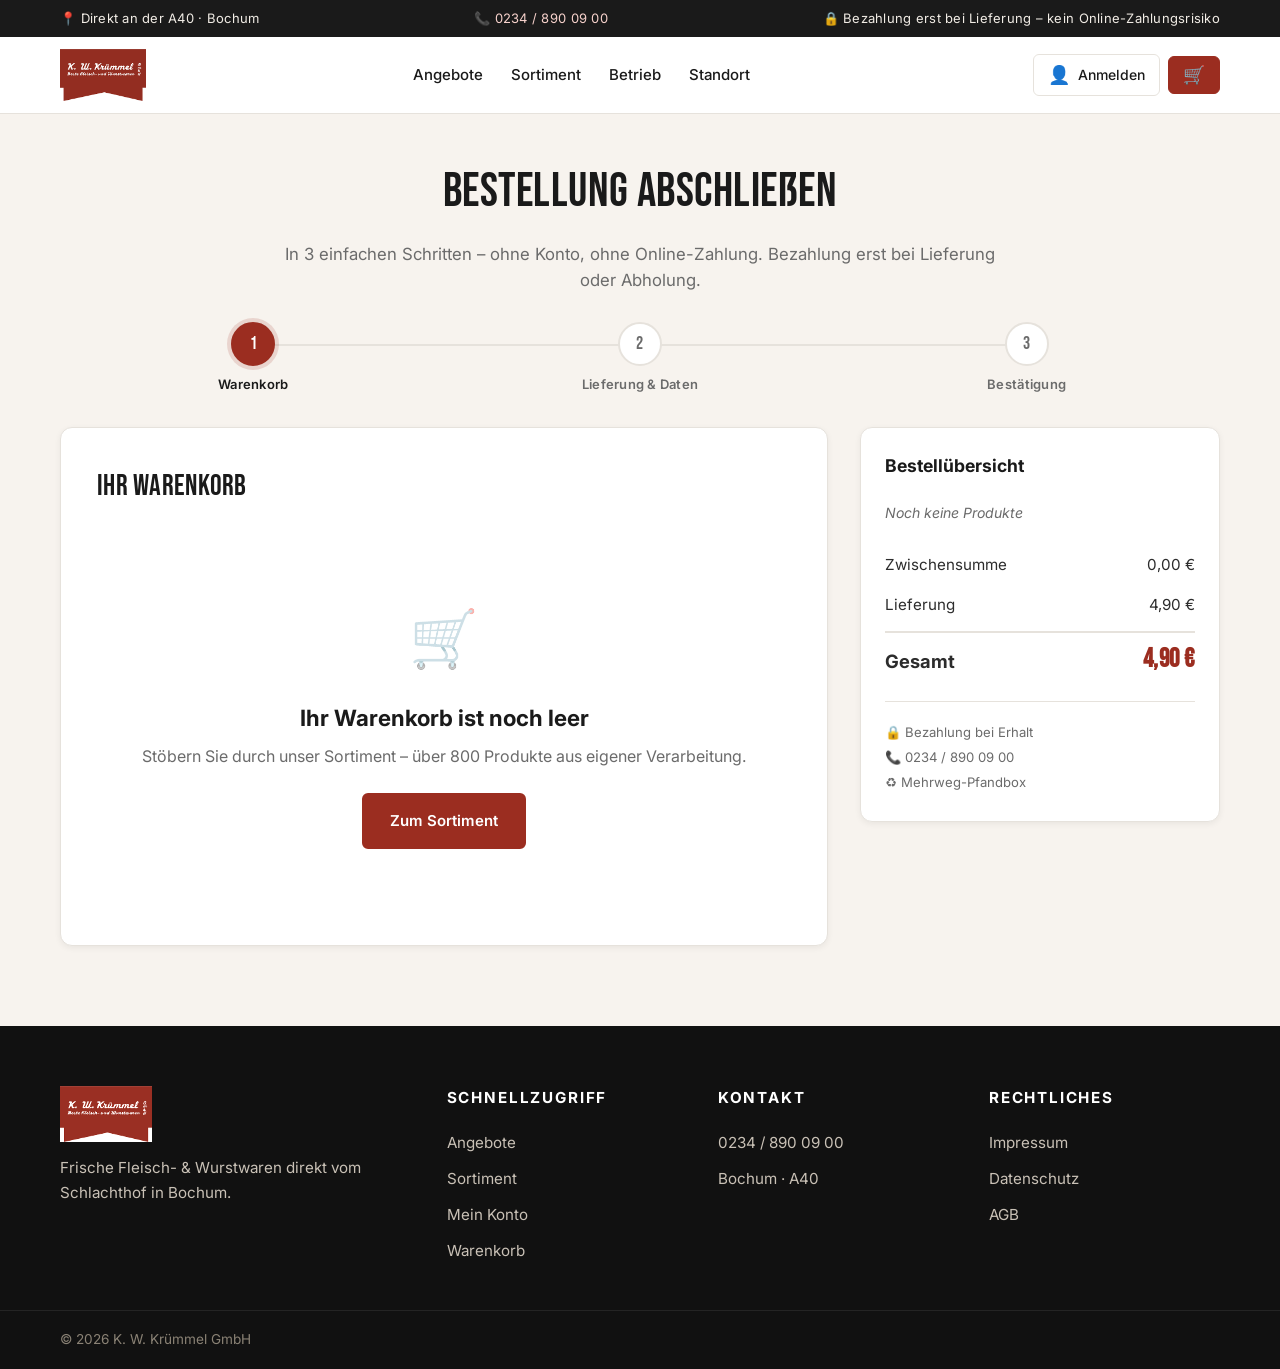
==== site/kasse.html @ d65806c0 "Add 3-Step Onlineshop mit Login - Neuer 3-Step-Checkout (kasse.html) mit Stepper-UI:   1. Warenkorb " ====
<!DOCTYPE html>
<html lang="de">
<head>
  <meta charset="UTF-8" />
  <meta name="viewport" content="width=device-width, initial-scale=1.0" />
  <meta name="description" content="Bestellung abschließen – Krümmel Bochum. 3 einfache Schritte: Warenkorb prüfen, Liefer- oder Abholdaten angeben, bestätigen." />
  <meta name="theme-color" content="#9B2D20" />
  <title>Kasse – Bestellung abschließen | Krümmel Bochum</title>
  <link rel="icon" href="assets/logo.png" type="image/png" />
  <link rel="preconnect" href="https://fonts.googleapis.com" />
  <link rel="preconnect" href="https://fonts.gstatic.com" crossorigin />
  <link href="https://fonts.googleapis.com/css2?family=Inter:wght@400;500;600;700&family=Bebas+Neue&display=swap" rel="stylesheet" />
  <link rel="stylesheet" href="css/styles.css" />
  <link rel="stylesheet" href="css/shop.css" />
</head>
<body>

  <div class="topbar">
    <div class="container topbar__inner">
      <span class="topbar__item">📍 Direkt an der A40 · Bochum</span>
      <span class="topbar__item">📞 <a href="tel:+492348900900">0234 / 890 09 00</a></span>
      <span class="topbar__item topbar__item--hide-sm">🔒 Bezahlung erst bei Lieferung – kein Online-Zahlungsrisiko</span>
    </div>
  </div>

  <header class="header" id="site-header">
    <div class="container header__inner">
      <a href="index.html" class="header__logo" aria-label="Krümmel Bochum – Startseite">
        <img src="assets/logo.png" alt="K. W. Krümmel GmbH" />
      </a>
      <nav class="nav" aria-label="Hauptnavigation">
        <ul class="nav__list">
          <li><a href="index.html#angebote">Angebote</a></li>
          <li><a href="produkte.html">Sortiment</a></li>
          <li><a href="index.html#betrieb">Betrieb</a></li>
          <li><a href="index.html#standort">Standort</a></li>
        </ul>
      </nav>
      <div class="header__actions">
        <a href="login.html" class="header-icon-btn" data-auth-state title="Anmelden">
          <span class="header-icon-btn__icon">👤</span>
          <span class="header-icon-btn__label">
            <span class="when-out">Anmelden</span>
            <span class="when-in">Hallo, <em data-auth-name></em></span>
          </span>
        </a>
        <a href="kasse.html" class="header-icon-btn header-icon-btn--cart is-active" title="Warenkorb">
          <span class="header-icon-btn__icon">🛒</span>
          <span class="header-icon-btn__badge" data-cart-count>0</span>
        </a>
      </div>
      <button class="nav__toggle" aria-label="Menü öffnen" aria-expanded="false" aria-controls="mobile-menu">
        <span></span><span></span><span></span>
      </button>
    </div>
    <div class="mobile-menu" id="mobile-menu" hidden>
      <a href="index.html#angebote">Angebote</a>
      <a href="produkte.html">Sortiment</a>
      <a href="index.html#betrieb">Betrieb</a>
      <a href="index.html#standort">Standort</a>
      <a href="login.html">Anmelden</a>
      <a href="kasse.html">Warenkorb</a>
    </div>
  </header>

  <main class="checkout" id="top">
    <div class="container">

      <div class="checkout__head">
        <h1>Bestellung abschließen</h1>
        <p class="checkout__lead">In 3 einfachen Schritten – ohne Konto, ohne Online-Zahlung. Bezahlung erst bei Lieferung oder Abholung.</p>
      </div>

      <!-- Stepper -->
      <ol class="stepper" aria-label="Bestellschritte">
        <li class="step is-active" data-step="1">
          <span class="step__num">1</span>
          <span class="step__label">Warenkorb</span>
        </li>
        <li class="step" data-step="2">
          <span class="step__num">2</span>
          <span class="step__label">Lieferung &amp; Daten</span>
        </li>
        <li class="step" data-step="3">
          <span class="step__num">3</span>
          <span class="step__label">Bestätigung</span>
        </li>
      </ol>

      <div class="checkout__layout">

        <div class="checkout__main">

          <!-- ════ Schritt 1: Warenkorb ════ -->
          <section class="step-panel is-active" data-step-panel="1" aria-labelledby="s1-title">
            <h2 id="s1-title" class="step-panel__title">Ihr Warenkorb</h2>

            <div class="cart-list" id="cart-list">
              <!-- gerendert von kasse.js -->
            </div>

            <div class="cart-empty" id="cart-empty" hidden>
              <div class="cart-empty__icon">🛒</div>
              <h3>Ihr Warenkorb ist noch leer</h3>
              <p>Stöbern Sie durch unser Sortiment – über 800 Produkte aus eigener Verarbeitung.</p>
              <a href="produkte.html" class="btn btn--primary">Zum Sortiment</a>
            </div>

            <div class="step-panel__actions" data-show-when="cart-not-empty">
              <a href="produkte.html" class="btn btn--ghost">← Weiter einkaufen</a>
              <button type="button" class="btn btn--primary" data-next>
                Weiter zu Lieferdaten →
              </button>
            </div>
          </section>

          <!-- ════ Schritt 2: Lieferung & Daten ════ -->
          <section class="step-panel" data-step-panel="2" hidden aria-labelledby="s2-title">
            <h2 id="s2-title" class="step-panel__title">Lieferung &amp; Kontaktdaten</h2>

            <fieldset class="fieldset fieldset--toggle">
              <legend>Wie möchten Sie Ihre Bestellung erhalten?</legend>
              <div class="toggle-grid">
                <label class="toggle-card">
                  <input type="radio" name="fulfillment" value="lieferung" checked />
                  <div class="toggle-card__body">
                    <span class="toggle-card__icon">🚚</span>
                    <strong>Lieferung</strong>
                    <span>Sa &amp; So im Umkreis 15 km · ab 4,90 €</span>
                  </div>
                </label>
                <label class="toggle-card">
                  <input type="radio" name="fulfillment" value="abholung" />
                  <div class="toggle-card__body">
                    <span class="toggle-card__icon">🏪</span>
                    <strong>Abholung</strong>
                    <span>Werksverkauf Bochum · keine Gebühr</span>
                  </div>
                </label>
              </div>
            </fieldset>

            <fieldset class="fieldset" data-show-for="lieferung">
              <legend>Lieferadresse</legend>
              <div class="form-grid">
                <div class="field field--span-2">
                  <label for="street">Straße &amp; Hausnummer *</label>
                  <input type="text" id="street" name="street" required autocomplete="street-address" />
                </div>
                <div class="field">
                  <label for="zip">PLZ *</label>
                  <input type="text" id="zip" name="zip" required pattern="[0-9]{5}" inputmode="numeric" autocomplete="postal-code" />
                  <span class="field__hint" id="zip-hint"></span>
                </div>
                <div class="field">
                  <label for="city">Ort *</label>
                  <input type="text" id="city" name="city" required value="Bochum" autocomplete="address-level2" />
                </div>
              </div>

              <label for="slot" class="field__label-block">Lieferslot *</label>
              <select id="slot" name="slot" class="select-block" required>
                <option value="">Slot wählen …</option>
                <optgroup label="Samstag">
                  <option value="sa-10-12">Samstag · 10:00 – 12:00</option>
                  <option value="sa-12-14">Samstag · 12:00 – 14:00</option>
                  <option value="sa-14-16">Samstag · 14:00 – 16:00</option>
                  <option value="sa-16-18">Samstag · 16:00 – 18:00</option>
                </optgroup>
                <optgroup label="Sonntag">
                  <option value="so-10-12">Sonntag · 10:00 – 12:00</option>
                  <option value="so-12-14">Sonntag · 12:00 – 14:00</option>
                  <option value="so-14-17">Sonntag · 14:00 – 17:00 (+2 € Sonntagszuschlag)</option>
                </optgroup>
              </select>
            </fieldset>

            <fieldset class="fieldset" data-show-for="abholung" hidden>
              <legend>Abholung im Werksverkauf</legend>
              <div class="info-box">
                <strong>📍 K. W. Krümmel GmbH · Bochum (A40)</strong>
                <p>Mo–Fr 07:00–18:00 · Sa 07:00–14:00 · So geschlossen</p>
                <p>Wir benachrichtigen Sie, sobald Ihre Bestellung abholbereit ist – meist innerhalb von 30 Minuten.</p>
              </div>
              <label for="pickup-time" class="field__label-block">Wunsch-Abholzeit</label>
              <input type="text" id="pickup-time" name="pickup-time" placeholder="z. B. heute 16:00" />
            </fieldset>

            <fieldset class="fieldset">
              <legend>Ihre Kontaktdaten</legend>
              <div class="form-grid">
                <div class="field field--span-2">
                  <label for="name">Name *</label>
                  <input type="text" id="name" name="name" required autocomplete="name" />
                </div>
                <div class="field">
                  <label for="phone">Telefon *</label>
                  <input type="tel" id="phone" name="phone" required autocomplete="tel" />
                </div>
                <div class="field">
                  <label for="email">E-Mail</label>
                  <input type="email" id="email" name="email" autocomplete="email" />
                </div>
                <div class="field field--span-2">
                  <label for="notes">Anmerkung (optional)</label>
                  <textarea id="notes" name="notes" rows="2" placeholder="Wunsch zur Verpackung, Klingelschild, etc."></textarea>
                </div>
              </div>
            </fieldset>

            <div class="step-panel__actions">
              <button type="button" class="btn btn--ghost" data-prev>← Zurück</button>
              <button type="button" class="btn btn--primary" data-next>
                Weiter zur Bestätigung →
              </button>
            </div>
          </section>

          <!-- ════ Schritt 3: Bestätigung ════ -->
          <section class="step-panel" data-step-panel="3" hidden aria-labelledby="s3-title">
            <h2 id="s3-title" class="step-panel__title">Bestellung prüfen &amp; absenden</h2>

            <div class="confirm-block">
              <h3>Lieferung</h3>
              <div id="confirm-delivery"></div>
            </div>

            <div class="confirm-block">
              <h3>Kontakt</h3>
              <div id="confirm-contact"></div>
            </div>

            <div class="confirm-block">
              <h3>Bestellung</h3>
              <div id="confirm-items"></div>
            </div>

            <div class="payment-info">
              <span class="payment-info__icon">🔒</span>
              <div>
                <strong>Bezahlung erst bei Lieferung oder Abholung</strong>
                <p>Bar oder per EC-Karte. Keine Online-Zahlung – kein Risiko.</p>
              </div>
            </div>

            <label class="agb-check">
              <input type="checkbox" id="agb" required />
              <span>Ich akzeptiere die AGB und habe die Datenschutzerklärung gelesen.</span>
            </label>

            <div class="step-panel__actions">
              <button type="button" class="btn btn--ghost" data-prev>← Zurück</button>
              <button type="button" class="btn btn--primary btn--lg" id="submit-order">
                ✓ Verbindlich bestellen
              </button>
            </div>

            <p class="alt-channel">
              Lieber telefonisch bestellen?
              <a href="tel:+492348900900">📞 0234 / 890 09 00</a>
            </p>
          </section>

          <!-- ════ Erfolgsbestätigung ════ -->
          <section class="step-panel step-panel--success" data-step-panel="success" hidden>
            <div class="success-box">
              <div class="success-box__icon">✓</div>
              <h2>Vielen Dank für Ihre Bestellung!</h2>
              <p class="success-box__lead">Wir haben Ihre Bestellung erhalten und bestätigen sie in Kürze telefonisch oder per E-Mail.</p>
              <div class="success-box__order" id="success-order"></div>
              <div class="success-box__cta">
                <a href="index.html" class="btn btn--primary">Zur Startseite</a>
                <a href="produkte.html" class="btn btn--ghost">Weiter einkaufen</a>
              </div>
            </div>
          </section>

        </div>

        <!-- Sticky Order Summary -->
        <aside class="checkout__summary" id="summary">
          <div class="summary">
            <h3 class="summary__title">Bestellübersicht</h3>
            <ul class="summary__list" id="summary-list"></ul>
            <div class="summary__row">
              <span>Zwischensumme</span>
              <span id="summary-subtotal">0,00 €</span>
            </div>
            <div class="summary__row" id="summary-delivery-row">
              <span>Lieferung</span>
              <span id="summary-delivery">–</span>
            </div>
            <div class="summary__row summary__row--total">
              <strong>Gesamt</strong>
              <strong id="summary-total">0,00 €</strong>
            </div>
            <div class="summary__progress" id="summary-progress" hidden>
              <div class="summary__progress-bar">
                <div class="summary__progress-fill" id="progress-fill"></div>
              </div>
              <p id="progress-text"></p>
            </div>
            <div class="summary__trust">
              <p>🔒 Bezahlung bei Erhalt</p>
              <p>📞 0234 / 890 09 00</p>
              <p>♻️ Mehrweg-Pfandbox</p>
            </div>
          </div>
        </aside>

      </div>

    </div>
  </main>

  <footer class="footer">
    <div class="container footer__inner">
      <div class="footer__brand">
        <img src="assets/logo.png" alt="K. W. Krümmel GmbH" />
        <p>Frische Fleisch- &amp; Wurstwaren direkt vom Schlachthof in Bochum.</p>
      </div>
      <div class="footer__col">
        <h4>Schnellzugriff</h4>
        <ul>
          <li><a href="index.html#angebote">Angebote</a></li>
          <li><a href="produkte.html">Sortiment</a></li>
          <li><a href="login.html">Mein Konto</a></li>
          <li><a href="kasse.html">Warenkorb</a></li>
        </ul>
      </div>
      <div class="footer__col">
        <h4>Kontakt</h4>
        <ul>
          <li><a href="tel:+492348900900">0234 / 890 09 00</a></li>
          <li>Bochum · A40</li>
        </ul>
      </div>
      <div class="footer__col">
        <h4>Rechtliches</h4>
        <ul>
          <li><a href="#">Impressum</a></li>
          <li><a href="#">Datenschutz</a></li>
          <li><a href="#">AGB</a></li>
        </ul>
      </div>
    </div>
    <div class="footer__bottom">
      <div class="container">© <span id="year"></span> K. W. Krümmel GmbH</div>
    </div>
  </footer>

  <script src="js/main.js" defer></script>
  <script src="js/auth.js" defer></script>
  <script src="js/cart.js" defer></script>
  <script src="js/kasse.js" defer></script>
</body>
</html>
---- site/css/styles.css ----
/* =========================================================
   Krümmel Bochum – Stylesheet
   Farbwelt: Weiß, Dunkelgrau/Schwarz, Krümmel-Rot, Beige/Holz
   ========================================================= */

:root {
  --color-red: #9B2D20;
  --color-red-dark: #7A2218;
  --color-red-light: #B8392A;
  --color-ink: #1a1a1a;
  --color-ink-soft: #2c2c2c;
  --color-text: #333;
  --color-muted: #6b6b6b;
  --color-bg: #ffffff;
  --color-bg-soft: #f7f3ee;
  --color-bg-warm: #efe7dc;
  --color-line: #e6e2dc;

  --font-display: "Bebas Neue", "Inter", system-ui, sans-serif;
  --font-body: "Inter", system-ui, -apple-system, "Segoe UI", Roboto, sans-serif;

  --radius-sm: 6px;
  --radius-md: 12px;
  --radius-lg: 18px;

  --shadow-sm: 0 2px 6px rgba(0, 0, 0, 0.06);
  --shadow-md: 0 8px 24px rgba(0, 0, 0, 0.08);
  --shadow-lg: 0 20px 60px rgba(0, 0, 0, 0.18);

  --container: 1200px;
  --header-h: 76px;
}

* { box-sizing: border-box; }

html { scroll-behavior: smooth; }

body {
  margin: 0;
  font-family: var(--font-body);
  font-size: 16px;
  line-height: 1.6;
  color: var(--color-text);
  background: var(--color-bg);
  -webkit-font-smoothing: antialiased;
  -moz-osx-font-smoothing: grayscale;
}

img { max-width: 100%; display: block; }

a {
  color: var(--color-red);
  text-decoration: none;
  transition: color 0.2s ease;
}
a:hover { color: var(--color-red-dark); }

.container {
  width: 100%;
  max-width: var(--container);
  margin: 0 auto;
  padding: 0 20px;
}

.visually-hidden {
  position: absolute !important;
  width: 1px; height: 1px;
  padding: 0; margin: -1px;
  overflow: hidden; clip: rect(0,0,0,0);
  white-space: nowrap; border: 0;
}

/* =========================================================
   Top bar
   ========================================================= */
.topbar {
  background: var(--color-ink);
  color: #f1ece5;
  font-size: 13px;
  padding: 8px 0;
  letter-spacing: 0.02em;
}
.topbar__inner {
  display: flex;
  justify-content: space-between;
  align-items: center;
  gap: 16px;
  flex-wrap: wrap;
}
.topbar__item a { color: #f7d2cc; }
.topbar__item a:hover { color: #fff; }
@media (max-width: 640px) {
  .topbar__item--hide-sm { display: none; }
}

/* =========================================================
   Header
   ========================================================= */
.header {
  position: sticky;
  top: 0;
  z-index: 100;
  background: rgba(255,255,255,0.96);
  backdrop-filter: saturate(140%) blur(8px);
  border-bottom: 1px solid var(--color-line);
}
.header__inner {
  display: flex;
  align-items: center;
  justify-content: space-between;
  height: var(--header-h);
}
.header__logo img {
  height: 52px;
  width: auto;
}
.nav__list {
  display: flex;
  gap: 28px;
  list-style: none;
  margin: 0; padding: 0;
}
.nav__list a {
  color: var(--color-ink);
  font-weight: 500;
  font-size: 15px;
  position: relative;
  padding: 6px 0;
}
.nav__list a:not(.nav__cta)::after {
  content: "";
  position: absolute;
  left: 0; bottom: 0;
  width: 0; height: 2px;
  background: var(--color-red);
  transition: width 0.25s ease;
}
.nav__list a:not(.nav__cta):hover::after { width: 100%; }
.nav__cta {
  background: var(--color-red);
  color: #fff !important;
  padding: 8px 18px !important;
  border-radius: var(--radius-sm);
}
.nav__cta:hover { background: var(--color-red-dark); }

.nav__toggle {
  display: none;
  background: transparent;
  border: 0;
  padding: 8px;
  cursor: pointer;
}
.nav__toggle span {
  display: block;
  width: 26px; height: 2px;
  background: var(--color-ink);
  margin: 6px 0;
  transition: transform 0.25s ease, opacity 0.25s ease;
}
.nav__toggle[aria-expanded="true"] span:nth-child(1) { transform: translateY(8px) rotate(45deg); }
.nav__toggle[aria-expanded="true"] span:nth-child(2) { opacity: 0; }
.nav__toggle[aria-expanded="true"] span:nth-child(3) { transform: translateY(-8px) rotate(-45deg); }

.mobile-menu {
  display: none;
  flex-direction: column;
  background: #fff;
  border-top: 1px solid var(--color-line);
  padding: 8px 20px 16px;
}
.mobile-menu a {
  padding: 14px 0;
  border-bottom: 1px solid var(--color-line);
  color: var(--color-ink);
  font-weight: 500;
}
.mobile-menu a:last-child { border-bottom: 0; }

@media (max-width: 880px) {
  .nav { display: none; }
  .nav__toggle { display: block; }
  .mobile-menu[data-open="true"] {
    display: flex;
  }
}

/* =========================================================
   Buttons
   ========================================================= */
.btn {
  display: inline-flex;
  align-items: center;
  justify-content: center;
  gap: 8px;
  font-weight: 600;
  padding: 14px 26px;
  border-radius: var(--radius-sm);
  border: 2px solid transparent;
  cursor: pointer;
  transition: transform 0.15s ease, background 0.2s ease, color 0.2s ease, border-color 0.2s ease;
  font-size: 15px;
  letter-spacing: 0.01em;
}
.btn:hover { transform: translateY(-1px); }
.btn--primary {
  background: var(--color-red);
  color: #fff;
  border-color: var(--color-red);
}
.btn--primary:hover { background: var(--color-red-dark); border-color: var(--color-red-dark); color: #fff; }
.btn--ghost {
  background: transparent;
  color: var(--color-ink);
  border-color: var(--color-ink);
}
.btn--ghost:hover { background: var(--color-ink); color: #fff; }
.btn--ghost-light {
  background: transparent;
  color: #fff;
  border-color: #fff;
}
.btn--ghost-light:hover { background: #fff; color: var(--color-ink); }

/* =========================================================
   Hero
   ========================================================= */
.hero {
  position: relative;
  min-height: clamp(540px, 78vh, 760px);
  color: #fff;
  display: flex;
  align-items: center;
  overflow: hidden;
  isolation: isolate;
}
.hero__bg {
  position: absolute; inset: 0;
  background:
    url("../assets/titelbild.webp")
    center / cover no-repeat;
  z-index: -2;
  transform: scale(1.04);
}
.hero__overlay {
  position: absolute; inset: 0;
  background:
    linear-gradient(120deg, rgba(20,15,12,0.88) 0%, rgba(20,15,12,0.65) 55%, rgba(20,15,12,0.45) 100%);
  z-index: -1;
}
.hero__inner {
  padding: 100px 20px 80px;
  max-width: 900px;
}
.hero__eyebrow {
  display: inline-block;
  text-transform: uppercase;
  letter-spacing: 0.18em;
  font-size: 12px;
  font-weight: 600;
  background: rgba(155, 45, 32, 0.92);
  padding: 6px 14px;
  border-radius: 999px;
  margin-bottom: 20px;
}
.hero__title {
  font-family: var(--font-display);
  font-weight: 400;
  font-size: clamp(2.6rem, 6vw, 5rem);
  line-height: 1.02;
  margin: 0 0 18px;
  letter-spacing: 0.01em;
}
.hero__title-accent { color: #ffb8ad; }
.hero__subtitle {
  font-size: clamp(1.05rem, 1.6vw, 1.25rem);
  max-width: 620px;
  margin: 0 0 32px;
  opacity: 0.95;
}
.hero__cta {
  display: flex;
  flex-wrap: wrap;
  gap: 14px;
  margin-bottom: 36px;
}
.hero__cta .btn--ghost {
  color: #fff;
  border-color: #fff;
}
.hero__cta .btn--ghost:hover { background: #fff; color: var(--color-ink); }
.hero__badges {
  display: flex;
  flex-wrap: wrap;
  gap: 14px 22px;
  list-style: none;
  margin: 0; padding: 0;
  font-size: 14px;
  opacity: 0.92;
}
.hero__badges li {
  background: rgba(255,255,255,0.1);
  border: 1px solid rgba(255,255,255,0.25);
  padding: 6px 12px;
  border-radius: 999px;
  backdrop-filter: blur(4px);
}

/* =========================================================
   Sections (generic)
   ========================================================= */
.section {
  padding: 90px 0;
}
.section--light { background: var(--color-bg-soft); }
.section--dark {
  background: var(--color-ink);
  color: #f1ece5;
}
.section__head {
  text-align: center;
  max-width: 720px;
  margin: 0 auto 48px;
}
.section__eyebrow {
  display: inline-block;
  text-transform: uppercase;
  letter-spacing: 0.2em;
  font-size: 12px;
  font-weight: 600;
  color: var(--color-red);
  margin-bottom: 12px;
}
.section__eyebrow--light { color: #ffb8ad; }
.section__title {
  font-family: var(--font-display);
  font-weight: 400;
  font-size: clamp(2rem, 4vw, 3.2rem);
  line-height: 1.1;
  color: var(--color-ink);
  margin: 0 0 12px;
  letter-spacing: 0.01em;
}
.section__title--light { color: #fff; }
.section__lead {
  font-size: 1.05rem;
  color: var(--color-muted);
  margin: 0;
}
.section--dark .section__lead { color: #c9c1b6; }

/* =========================================================
   USPs
   ========================================================= */
.usps {
  background: var(--color-bg-warm);
  padding: 50px 0;
  border-bottom: 1px solid var(--color-line);
}
.usps__grid {
  display: grid;
  grid-template-columns: repeat(4, 1fr);
  gap: 28px;
}
.usp {
  text-align: center;
  padding: 12px;
}
.usp__icon {
  font-size: 36px;
  margin-bottom: 10px;
}
.usp h3 {
  font-size: 1.05rem;
  margin: 0 0 6px;
  color: var(--color-ink);
  font-weight: 700;
}
.usp p {
  margin: 0;
  font-size: 0.95rem;
  color: var(--color-muted);
  line-height: 1.5;
}
@media (max-width: 880px) {
  .usps__grid { grid-template-columns: repeat(2, 1fr); gap: 18px; }
}

/* =========================================================
   Offers
   ========================================================= */
.offers__grid {
  display: grid;
  grid-template-columns: 1.4fr 1fr 1fr;
  grid-template-rows: 1fr 1fr;
  gap: 22px;
  grid-template-areas:
    "feat a b"
    "feat c d";
}
.offer {
  position: relative;
  background: #fff;
  border: 1px solid var(--color-line);
  border-radius: var(--radius-md);
  overflow: hidden;
  display: flex;
  flex-direction: column;
  box-shadow: var(--shadow-sm);
  transition: transform 0.2s ease, box-shadow 0.2s ease;
}
.offer:hover { transform: translateY(-3px); box-shadow: var(--shadow-md); }

.offer--featured { grid-area: feat; }
.offers__grid > .offer:nth-of-type(2) { grid-area: a; }
.offers__grid > .offer:nth-of-type(3) { grid-area: b; }
.offers__grid > .offer:nth-of-type(4) { grid-area: c; }

.offer__badge {
  position: absolute;
  top: 14px; left: 14px;
  background: var(--color-red);
  color: #fff;
  font-size: 12px;
  font-weight: 700;
  padding: 4px 10px;
  border-radius: 999px;
  letter-spacing: 0.06em;
  text-transform: uppercase;
  z-index: 1;
}
.offer__image {
  background: #ddd center / cover no-repeat;
  height: 180px;
}
.offer--featured .offer__image { height: 100%; min-height: 320px; }
.offer__body {
  padding: 18px 20px 22px;
  display: flex;
  flex-direction: column;
  gap: 8px;
  flex: 1;
}
.offer__title {
  margin: 0;
  font-size: 1.15rem;
  color: var(--color-ink);
  font-weight: 700;
}
.offer__desc {
  margin: 0;
  color: var(--color-muted);
  font-size: 0.92rem;
  flex: 1;
}
.offer__price {
  display: flex;
  align-items: baseline;
  gap: 10px;
  margin-top: 6px;
}
.offer__price-old {
  color: #aaa;
  text-decoration: line-through;
  font-size: 0.95rem;
}
.offer__price-new {
  font-family: var(--font-display);
  color: var(--color-red);
  font-size: 1.9rem;
  letter-spacing: 0.02em;
}
.offer__unit {
  font-family: var(--font-body);
  font-size: 0.85rem;
  color: var(--color-muted);
  font-weight: 500;
}
.offer--featured .offer__price-new { font-size: 2.4rem; }

@media (max-width: 880px) {
  .offers__grid {
    grid-template-columns: 1fr 1fr;
    grid-template-rows: auto;
    grid-template-areas: none;
    gap: 16px;
  }
  .offer--featured { grid-area: auto; grid-column: span 2; }
  .offers__grid > .offer:nth-of-type(n) { grid-area: auto; }
  .offer--featured .offer__image { min-height: 220px; }
}
@media (max-width: 540px) {
  .offers__grid { grid-template-columns: 1fr; }
  .offer--featured { grid-column: span 1; }
}

.offers__footer {
  display: flex;
  justify-content: center;
  flex-wrap: wrap;
  gap: 14px;
  margin-top: 44px;
}

/* =========================================================
   Produktwelten
   ========================================================= */
.worlds__grid {
  display: grid;
  grid-template-columns: repeat(3, 1fr);
  gap: 18px;
}
.world {
  position: relative;
  height: 240px;
  border-radius: var(--radius-md);
  background: #444 center / cover no-repeat;
  overflow: hidden;
  display: block;
  isolation: isolate;
}
.world::after {
  content: "";
  position: absolute; inset: 0;
  background: linear-gradient(180deg, rgba(0,0,0,0.0) 35%, rgba(0,0,0,0.78) 100%);
  z-index: 1;
}
.world::before {
  content: "";
  position: absolute; inset: 0;
  background: rgba(155,45,32,0);
  transition: background 0.25s ease;
  z-index: 2;
}
.world:hover::before { background: rgba(155,45,32,0.35); }
.world__label {
  position: absolute;
  left: 20px; bottom: 18px;
  z-index: 3;
  color: #fff;
  font-family: var(--font-display);
  font-size: 1.7rem;
  letter-spacing: 0.02em;
}
@media (max-width: 880px) {
  .worlds__grid { grid-template-columns: repeat(2, 1fr); }
}
@media (max-width: 540px) {
  .worlds__grid { grid-template-columns: 1fr; }
  .world { height: 200px; }
}

.worlds__cta {
  display: flex;
  justify-content: center;
  margin-top: 36px;
}

/* =========================================================
   Impressions (Werksverkauf-Fotos)
   ========================================================= */
.impressions__grid {
  display: grid;
  grid-template-columns: 1.4fr 1fr;
  gap: 18px;
}
.impression {
  position: relative;
  background: #ddd center / cover no-repeat;
  border-radius: var(--radius-md);
  overflow: hidden;
  min-height: 360px;
  margin: 0;
  isolation: isolate;
  box-shadow: var(--shadow-md);
}
.impression::after {
  content: "";
  position: absolute; inset: 0;
  background: linear-gradient(180deg, rgba(0,0,0,0) 55%, rgba(0,0,0,0.65) 100%);
}
.impression figcaption {
  position: absolute;
  left: 20px; bottom: 18px;
  color: #fff;
  font-weight: 600;
  letter-spacing: 0.04em;
  z-index: 2;
  font-size: 1.05rem;
}
.impression--lg { min-height: 460px; }

@media (max-width: 880px) {
  .impressions__grid { grid-template-columns: 1fr; }
  .impression, .impression--lg { min-height: 280px; }
}

/* =========================================================
   About
   ========================================================= */
.about__inner {
  display: grid;
  grid-template-columns: 1fr 1fr;
  gap: 60px;
  align-items: center;
}
.about__media {
  position: relative;
}
.about__image {
  width: 100%;
  height: 480px;
  border-radius: var(--radius-md);
  background: #ddd center / cover no-repeat;
  box-shadow: var(--shadow-md);
}
.about__text p {
  font-size: 1.05rem;
  color: var(--color-text);
  margin: 0 0 16px;
}
.about__facts {
  list-style: none;
  margin: 28px 0 0;
  padding: 0;
  display: grid;
  grid-template-columns: repeat(3, 1fr);
  gap: 18px;
  border-top: 1px solid var(--color-line);
  padding-top: 24px;
}
.about__facts li {
  display: flex;
  flex-direction: column;
}
.about__facts strong {
  font-family: var(--font-display);
  font-size: 2.2rem;
  color: var(--color-red);
  line-height: 1;
}
.about__facts span {
  font-size: 0.9rem;
  color: var(--color-muted);
  margin-top: 4px;
}
@media (max-width: 880px) {
  .about__inner { grid-template-columns: 1fr; gap: 32px; }
  .about__image { height: 320px; }
}

/* =========================================================
   Location
   ========================================================= */
.location__inner {
  display: grid;
  grid-template-columns: 1fr 1.2fr;
  gap: 50px;
  align-items: stretch;
}
.location__info h3 {
  font-size: 1rem;
  text-transform: uppercase;
  letter-spacing: 0.12em;
  color: #ffb8ad;
  margin: 0 0 8px;
}
.location__block {
  margin-bottom: 28px;
}
.location__block p { margin: 0 0 8px; color: #d8d2c8; }
.hours {
  width: 100%;
  border-collapse: collapse;
}
.hours td {
  padding: 8px 0;
  border-bottom: 1px solid rgba(255,255,255,0.1);
  color: #e8e2d6;
}
.hours td:last-child { text-align: right; font-weight: 600; }
.link--light { color: #ffb8ad; }
.link--light:hover { color: #fff; }

.location__map {
  border-radius: var(--radius-md);
  overflow: hidden;
  background: #222;
  min-height: 460px;
  box-shadow: var(--shadow-lg);
}
.location__map iframe {
  width: 100%;
  height: 100%;
  min-height: 460px;
  border: 0;
  display: block;
}
@media (max-width: 880px) {
  .location__inner { grid-template-columns: 1fr; }
}

/* =========================================================
   Final CTA
   ========================================================= */
.cta-final {
  background:
    linear-gradient(120deg, var(--color-red) 0%, var(--color-red-dark) 100%);
  color: #fff;
  padding: 80px 0;
  text-align: center;
}
.cta-final h2 {
  font-family: var(--font-display);
  font-size: clamp(2rem, 4vw, 3.2rem);
  margin: 0 0 12px;
  letter-spacing: 0.02em;
}
.cta-final p {
  margin: 0 0 28px;
  font-size: 1.1rem;
  opacity: 0.95;
}
.cta-final__buttons {
  display: flex;
  justify-content: center;
  flex-wrap: wrap;
  gap: 14px;
}
.cta-final .btn--primary {
  background: #fff;
  color: var(--color-red);
  border-color: #fff;
}
.cta-final .btn--primary:hover {
  background: var(--color-ink);
  color: #fff;
  border-color: var(--color-ink);
}

/* =========================================================
   Footer
   ========================================================= */
.footer {
  background: #111;
  color: #c9c1b6;
  padding: 60px 0 0;
  font-size: 0.95rem;
}
.footer__inner {
  display: grid;
  grid-template-columns: 1.5fr 1fr 1fr 1fr;
  gap: 40px;
  padding-bottom: 40px;
}
.footer__brand img {
  height: 56px;
  width: auto;
  margin-bottom: 14px;
  filter: brightness(1.05);
}
.footer__brand p { margin: 0; max-width: 320px; }
.footer h4 {
  color: #fff;
  font-size: 0.95rem;
  text-transform: uppercase;
  letter-spacing: 0.12em;
  margin: 0 0 14px;
}
.footer ul {
  list-style: none;
  padding: 0; margin: 0;
}
.footer ul li {
  padding: 6px 0;
}
.footer ul a {
  color: #c9c1b6;
}
.footer ul a:hover { color: #fff; }
.footer__bottom {
  border-top: 1px solid rgba(255,255,255,0.08);
  padding: 18px 0;
  font-size: 0.85rem;
  color: #8a8275;
}
@media (max-width: 880px) {
  .footer__inner { grid-template-columns: 1fr 1fr; gap: 30px; }
}
@media (max-width: 540px) {
  .footer__inner { grid-template-columns: 1fr; }
}

/* =========================================================
   Lieferservice-Banner
   ========================================================= */
.delivery-banner {
  background: linear-gradient(90deg, #1f1815 0%, #2c211c 100%);
  color: #fff;
  border-bottom: 3px solid var(--color-red);
}
.delivery-banner__inner {
  display: flex;
  align-items: center;
  gap: 18px;
  padding: 16px 20px;
  flex-wrap: wrap;
}
.delivery-banner__icon {
  font-size: 32px;
  flex-shrink: 0;
}
.delivery-banner__text {
  flex: 1;
  display: flex;
  flex-direction: column;
  gap: 2px;
  min-width: 220px;
}
.delivery-banner__text strong {
  color: #fff;
  font-size: 1.05rem;
  font-weight: 700;
}
.delivery-banner__text span {
  font-size: 0.92rem;
  color: #c9c1b6;
}
.delivery-banner__cta {
  background: var(--color-red);
  color: #fff;
  padding: 10px 20px;
  border-radius: var(--radius-sm);
  font-weight: 600;
  font-size: 14px;
  flex-shrink: 0;
  transition: background 0.2s;
}
.delivery-banner__cta:hover {
  background: var(--color-red-dark);
  color: #fff;
}
@media (max-width: 540px) {
  .delivery-banner__inner { gap: 12px; }
  .delivery-banner__cta { width: 100%; text-align: center; }
}

/* =========================================================
   Frankfurter – Signature Spotlight
   ========================================================= */
.frankfurter {
  position: relative;
  color: #fff;
  padding: 100px 0 90px;
  overflow: hidden;
  isolation: isolate;
}
.frankfurter__bg {
  position: absolute; inset: 0;
  z-index: -2;
  background:
    linear-gradient(135deg, #1a1310 0%, #2a1812 100%);
}
.frankfurter__bg::before {
  content: "";
  position: absolute; inset: 0;
  background-image:
    radial-gradient(circle at 80% 20%, rgba(155,45,32,0.55) 0%, transparent 55%),
    radial-gradient(circle at 15% 85%, rgba(155,45,32,0.35) 0%, transparent 50%);
}
.frankfurter__inner { text-align: center; max-width: 1100px; }
.frankfurter__badge {
  display: inline-block;
  background: var(--color-red);
  color: #fff;
  padding: 6px 18px;
  border-radius: 999px;
  font-size: 13px;
  font-weight: 700;
  letter-spacing: 0.1em;
  text-transform: uppercase;
  margin-bottom: 18px;
  box-shadow: 0 4px 14px rgba(155,45,32,0.5);
}
.frankfurter__lead {
  max-width: 700px;
  margin: 14px auto 50px;
  font-size: 1.1rem;
  opacity: 0.92;
  line-height: 1.6;
}
.frankfurter__grid {
  display: grid;
  grid-template-columns: repeat(3, 1fr);
  gap: 28px;
  margin-bottom: 60px;
  text-align: left;
}
.frank-feature {
  background: rgba(255,255,255,0.05);
  border: 1px solid rgba(255,255,255,0.1);
  border-radius: var(--radius-md);
  padding: 28px 24px;
  backdrop-filter: blur(4px);
}
.frank-feature__icon {
  font-size: 32px;
  display: block;
  margin-bottom: 12px;
}
.frank-feature h3 {
  margin: 0 0 8px;
  font-size: 1.1rem;
  color: #fff;
  font-weight: 700;
}
.frank-feature p {
  margin: 0;
  color: #c9c1b6;
  font-size: 0.95rem;
  line-height: 1.5;
}

.frankfurter__variants {
  display: grid;
  grid-template-columns: repeat(3, 1fr);
  gap: 18px;
  max-width: 900px;
  margin: 0 auto 40px;
}
.frank-variant {
  position: relative;
  background: rgba(255,255,255,0.07);
  border: 2px solid rgba(255,255,255,0.12);
  border-radius: var(--radius-md);
  padding: 26px 20px;
  text-align: center;
  transition: transform 0.2s, border-color 0.2s, background 0.2s;
}
.frank-variant:hover {
  transform: translateY(-4px);
  border-color: rgba(255,184,173,0.5);
  background: rgba(255,255,255,0.1);
}
.frank-variant--featured {
  background: var(--color-red);
  border-color: var(--color-red);
  transform: scale(1.04);
  box-shadow: 0 14px 40px rgba(155,45,32,0.4);
}
.frank-variant--featured:hover {
  background: var(--color-red);
  border-color: var(--color-red-light);
}
.frank-variant__tag {
  position: absolute;
  top: -12px; left: 50%;
  transform: translateX(-50%);
  background: #fff;
  color: var(--color-red);
  font-size: 11px;
  font-weight: 700;
  letter-spacing: 0.1em;
  padding: 4px 14px;
  border-radius: 999px;
  text-transform: uppercase;
}
.frank-variant h3 {
  margin: 0 0 4px;
  font-size: 1.15rem;
  color: #fff;
}
.frank-variant p {
  margin: 0 0 18px;
  font-size: 0.85rem;
  color: rgba(255,255,255,0.75);
}
.frank-variant__price {
  font-family: var(--font-display);
  font-size: 2.1rem;
  color: #fff;
  letter-spacing: 0.02em;
  line-height: 1;
}
.frank-variant__price span {
  font-family: var(--font-body);
  font-size: 0.85rem;
  font-weight: 500;
  color: rgba(255,255,255,0.7);
}

.frankfurter__cta {
  display: flex;
  justify-content: center;
  gap: 14px;
  flex-wrap: wrap;
}
.frankfurter__cta .btn--ghost-light {
  color: #fff;
  border-color: rgba(255,255,255,0.5);
}
.frankfurter__cta .btn--ghost-light:hover {
  background: #fff;
  color: var(--color-ink);
  border-color: #fff;
}

@media (max-width: 880px) {
  .frankfurter__grid { grid-template-columns: 1fr; gap: 16px; }
  .frankfurter__variants { grid-template-columns: 1fr; }
  .frank-variant--featured { transform: none; }
}

/* =========================================================
   Tiernahrung
   ========================================================= */
.pet {
  background:
    linear-gradient(135deg, #f7f3ee 0%, #efe7dc 100%);
  position: relative;
  overflow: hidden;
}
.pet__inner {
  display: grid;
  grid-template-columns: 1.1fr 1fr;
  gap: 60px;
  align-items: center;
}
.pet__text .section__title { margin-bottom: 16px; }
.pet__lead {
  font-size: 1.05rem;
  margin: 0 0 24px;
  color: var(--color-ink-soft);
  line-height: 1.7;
}
.pet__benefits {
  list-style: none;
  margin: 0 0 28px;
  padding: 0;
  display: grid;
  grid-template-columns: 1fr 1fr;
  gap: 10px 24px;
}
.pet__benefits li {
  font-size: 0.95rem;
  color: var(--color-ink-soft);
}
.pet__benefits strong { color: var(--color-ink); }

.pet__products {
  display: grid;
  grid-template-columns: 1fr 1fr;
  gap: 12px;
  margin-bottom: 28px;
}
.pet-prod {
  background: #fff;
  border: 1px solid var(--color-line);
  border-radius: var(--radius-sm);
  padding: 14px 16px;
  display: flex;
  flex-direction: column;
  gap: 2px;
  transition: border-color 0.2s, transform 0.2s;
}
.pet-prod:hover {
  border-color: var(--color-red);
  transform: translateY(-2px);
}
.pet-prod strong {
  color: var(--color-ink);
  font-size: 0.95rem;
  font-weight: 700;
}
.pet-prod span {
  color: var(--color-muted);
  font-size: 0.82rem;
}
.pet-prod em {
  margin-top: 6px;
  color: var(--color-red);
  font-style: normal;
  font-weight: 700;
  font-family: var(--font-display);
  font-size: 1.15rem;
  letter-spacing: 0.02em;
}
.pet__cta {
  display: flex;
  gap: 12px;
  flex-wrap: wrap;
}

.pet__media {
  position: relative;
  aspect-ratio: 4 / 5;
  border-radius: var(--radius-md);
  overflow: hidden;
  box-shadow: var(--shadow-lg);
}
.pet__image {
  position: absolute; inset: 0;
  background: #ddd center / cover no-repeat;
}
.pet__sticker {
  position: absolute;
  bottom: 24px; left: 24px;
  background: #fff;
  padding: 16px 20px;
  border-radius: var(--radius-md);
  box-shadow: var(--shadow-md);
  display: flex;
  flex-direction: column;
  gap: 2px;
  border-top: 4px solid var(--color-red);
}
.pet__sticker-icon {
  font-size: 24px;
  margin-bottom: 4px;
}
.pet__sticker strong {
  color: var(--color-ink);
  font-size: 1rem;
}
.pet__sticker span {
  color: var(--color-muted);
  font-size: 0.85rem;
}

@media (max-width: 880px) {
  .pet__inner { grid-template-columns: 1fr; gap: 32px; }
  .pet__benefits { grid-template-columns: 1fr; }
  .pet__products { grid-template-columns: 1fr; }
  .pet__media { aspect-ratio: 3 / 2; }
}

/* =========================================================
   Reveal-on-scroll (subtle)
   ========================================================= */
.reveal {
  opacity: 0;
  transform: translateY(16px);
  transition: opacity 0.6s ease, transform 0.6s ease;
}
.reveal.is-visible {
  opacity: 1;
  transform: translateY(0);
}

@media (prefers-reduced-motion: reduce) {
  .reveal { opacity: 1; transform: none; transition: none; }
  html { scroll-behavior: auto; }
  .btn:hover { transform: none; }
}
---- site/css/shop.css ----
/* =========================================================
   Shop / Checkout / Login – ergänzt styles.css und catalog.css
   ========================================================= */

/* ── Header-Aktionen (Cart + Login) ─────────────── */
.header__actions {
  display: flex;
  align-items: center;
  gap: 8px;
  margin-left: 16px;
}
.header-icon-btn {
  position: relative;
  display: inline-flex;
  align-items: center;
  gap: 8px;
  padding: 9px 14px;
  border-radius: var(--radius-sm);
  background: transparent;
  border: 1px solid var(--color-line);
  color: var(--color-ink);
  font-size: 14px;
  font-weight: 500;
  cursor: pointer;
  transition: background 0.18s, border-color 0.18s, color 0.18s;
  text-decoration: none;
}
.header-icon-btn:hover {
  background: var(--color-bg-soft);
  border-color: var(--color-red);
  color: var(--color-red);
}
.header-icon-btn--cart {
  background: var(--color-red);
  border-color: var(--color-red);
  color: #fff;
}
.header-icon-btn--cart:hover {
  background: var(--color-red-dark);
  border-color: var(--color-red-dark);
  color: #fff;
}
.header-icon-btn__icon { font-size: 18px; line-height: 1; }
.header-icon-btn__label .when-in,
.header-icon-btn__label .when-out { display: inline; }
[data-auth-state="in"] .when-out { display: none; }
[data-auth-state="out"] .when-in { display: none; }
.header-icon-btn__badge {
  background: #fff;
  color: var(--color-red);
  border-radius: 999px;
  padding: 2px 8px;
  font-size: 12px;
  font-weight: 700;
  min-width: 22px;
  text-align: center;
  display: none;
}
.header-icon-btn__badge.is-visible { display: inline-block; }
@media (max-width: 880px) {
  .header__actions { display: none; }
}

/* ── Toast (Add-to-cart Feedback) ─────────────── */
.cart-toast {
  position: fixed;
  bottom: 24px; left: 50%;
  transform: translate(-50%, 60px);
  background: var(--color-ink);
  color: #fff;
  padding: 14px 22px;
  border-radius: 999px;
  box-shadow: var(--shadow-lg);
  font-size: 14px;
  font-weight: 500;
  z-index: 200;
  opacity: 0;
  transition: transform 0.25s ease, opacity 0.25s ease;
  display: flex;
  align-items: center;
  gap: 14px;
  max-width: calc(100vw - 40px);
}
.cart-toast a {
  color: #ffb8ad;
  font-weight: 600;
  white-space: nowrap;
}
.cart-toast a:hover { color: #fff; }
.cart-toast.is-visible {
  transform: translate(-50%, 0);
  opacity: 1;
}

/* ── Buttons-Erweiterungen ─────────────── */
.btn--block { width: 100%; }
.btn--lg { padding: 18px 32px; font-size: 16px; }

/* ════════════════════════════════════════════════
   Checkout (kasse.html)
   ════════════════════════════════════════════════ */
.checkout {
  background: var(--color-bg-soft);
  padding: 40px 0 80px;
  min-height: 70vh;
}
.checkout__head {
  text-align: center;
  max-width: 720px;
  margin: 0 auto 28px;
}
.checkout__head h1 {
  font-family: var(--font-display);
  font-weight: 400;
  font-size: clamp(2rem, 4vw, 3rem);
  margin: 0 0 10px;
  letter-spacing: 0.01em;
  color: var(--color-ink);
}
.checkout__lead {
  margin: 0;
  color: var(--color-muted);
  font-size: 1.05rem;
}

/* ── Stepper ─────────────── */
.stepper {
  display: grid;
  grid-template-columns: 1fr 1fr 1fr;
  list-style: none;
  margin: 0 0 32px;
  padding: 0;
  position: relative;
  counter-reset: step;
}
.stepper::before {
  content: "";
  position: absolute;
  top: 22px;
  left: 16%; right: 16%;
  height: 2px;
  background: var(--color-line);
  z-index: 0;
}
.step {
  position: relative;
  display: flex;
  flex-direction: column;
  align-items: center;
  gap: 8px;
  z-index: 1;
}
.step__num {
  width: 44px;
  height: 44px;
  border-radius: 50%;
  background: #fff;
  border: 2px solid var(--color-line);
  display: flex;
  align-items: center;
  justify-content: center;
  font-family: var(--font-display);
  font-size: 18px;
  color: var(--color-muted);
  transition: background 0.2s, border-color 0.2s, color 0.2s;
}
.step__label {
  font-size: 13px;
  font-weight: 600;
  color: var(--color-muted);
  text-align: center;
  letter-spacing: 0.02em;
}
.step.is-active .step__num {
  background: var(--color-red);
  border-color: var(--color-red);
  color: #fff;
  box-shadow: 0 0 0 4px rgba(155,45,32,0.15);
}
.step.is-active .step__label { color: var(--color-ink); }
.step.is-done .step__num {
  background: var(--color-ink);
  border-color: var(--color-ink);
  color: #fff;
}
.step.is-done .step__num::before {
  content: "✓";
}
.step.is-done .step__num span,
.step.is-done .step__num {
  font-size: 18px;
}

/* ── Layout (Main + Sticky Sidebar) ─────────────── */
.checkout__layout {
  display: grid;
  grid-template-columns: 1fr 360px;
  gap: 32px;
  align-items: start;
}
.checkout__main {
  background: #fff;
  border: 1px solid var(--color-line);
  border-radius: var(--radius-md);
  padding: 36px;
  box-shadow: var(--shadow-sm);
}
.step-panel { display: none; }
.step-panel.is-active { display: block; }
.step-panel__title {
  font-family: var(--font-display);
  font-weight: 400;
  font-size: 1.8rem;
  margin: 0 0 24px;
  color: var(--color-ink);
  letter-spacing: 0.01em;
}
.step-panel__actions {
  display: flex;
  justify-content: space-between;
  gap: 12px;
  margin-top: 32px;
  padding-top: 24px;
  border-top: 1px solid var(--color-line);
  flex-wrap: wrap;
}
.step-panel__actions .btn { min-width: 0; }
@media (max-width: 1024px) {
  .checkout__layout { grid-template-columns: 1fr; }
  .checkout__main { padding: 24px; }
}

/* ── Cart Items ─────────────── */
.cart-list { display: flex; flex-direction: column; gap: 14px; }
.cart-item {
  display: grid;
  grid-template-columns: 80px 1fr auto auto auto;
  gap: 16px;
  align-items: center;
  padding: 14px;
  background: var(--color-bg-soft);
  border: 1px solid var(--color-line);
  border-radius: var(--radius-sm);
}
.cart-item__image {
  width: 80px; height: 80px;
  background: #fff center / cover no-repeat;
  border-radius: var(--radius-sm);
  border: 1px solid var(--color-line);
}
.cart-item__info h3 {
  margin: 0 0 4px;
  font-size: 1rem;
  color: var(--color-ink);
}
.cart-item__meta {
  margin: 0;
  font-size: 0.82rem;
  color: var(--color-muted);
}
.cart-item__qty {
  display: inline-flex;
  align-items: center;
  border: 1px solid var(--color-line);
  border-radius: var(--radius-sm);
  background: #fff;
  overflow: hidden;
}
.qty-btn {
  width: 32px; height: 36px;
  border: 0;
  background: transparent;
  font-size: 18px;
  color: var(--color-ink);
  cursor: pointer;
  font-weight: 600;
}
.qty-btn:hover { background: var(--color-bg-warm); color: var(--color-red); }
.qty-input {
  width: 44px;
  border: 0;
  border-left: 1px solid var(--color-line);
  border-right: 1px solid var(--color-line);
  text-align: center;
  font-size: 14px;
  font-family: inherit;
  font-weight: 600;
  background: transparent;
  height: 36px;
}
.qty-input::-webkit-outer-spin-button,
.qty-input::-webkit-inner-spin-button { -webkit-appearance: none; margin: 0; }
.qty-input { -moz-appearance: textfield; }
.cart-item__price {
  font-family: var(--font-display);
  font-size: 1.4rem;
  color: var(--color-red);
  letter-spacing: 0.02em;
  text-align: right;
  min-width: 80px;
}
.cart-item__remove {
  width: 32px; height: 32px;
  border: 0;
  background: transparent;
  font-size: 22px;
  color: #aaa;
  cursor: pointer;
  border-radius: 50%;
  transition: background 0.15s, color 0.15s;
}
.cart-item__remove:hover { background: #fee; color: var(--color-red); }
@media (max-width: 640px) {
  .cart-item {
    grid-template-columns: 64px 1fr auto;
    gap: 12px;
  }
  .cart-item__qty { grid-column: 2; }
  .cart-item__price { grid-column: 3; grid-row: 2; align-self: end; }
  .cart-item__remove { grid-column: 3; grid-row: 1; align-self: start; }
}

/* ── Empty State ─────────────── */
.cart-empty {
  text-align: center;
  padding: 60px 20px;
}
.cart-empty__icon {
  font-size: 56px;
  margin-bottom: 16px;
  opacity: 0.4;
}
.cart-empty h3 {
  margin: 0 0 8px;
  font-size: 1.4rem;
  color: var(--color-ink);
}
.cart-empty p {
  margin: 0 0 24px;
  color: var(--color-muted);
}

/* ── Forms ─────────────── */
.fieldset {
  border: 0;
  padding: 0;
  margin: 0 0 28px;
}
.fieldset legend {
  font-size: 1rem;
  font-weight: 700;
  color: var(--color-ink);
  margin-bottom: 14px;
  padding: 0;
}
.toggle-grid {
  display: grid;
  grid-template-columns: 1fr 1fr;
  gap: 14px;
}
.toggle-card {
  position: relative;
  cursor: pointer;
}
.toggle-card input {
  position: absolute;
  inset: 0;
  opacity: 0;
  cursor: pointer;
}
.toggle-card__body {
  border: 2px solid var(--color-line);
  border-radius: var(--radius-md);
  padding: 18px;
  background: var(--color-bg-soft);
  transition: border-color 0.15s, background 0.15s;
  display: flex;
  flex-direction: column;
  gap: 4px;
}
.toggle-card__icon { font-size: 28px; margin-bottom: 4px; }
.toggle-card__body strong {
  font-size: 1.05rem;
  color: var(--color-ink);
}
.toggle-card__body span {
  font-size: 0.85rem;
  color: var(--color-muted);
}
.toggle-card input:checked + .toggle-card__body {
  border-color: var(--color-red);
  background: #fff;
  box-shadow: 0 0 0 3px rgba(155,45,32,0.1);
}
@media (max-width: 540px) {
  .toggle-grid { grid-template-columns: 1fr; }
}

.form-grid {
  display: grid;
  grid-template-columns: 1fr 1fr;
  gap: 14px;
}
.field { display: flex; flex-direction: column; gap: 6px; }
.field--span-2 { grid-column: span 2; }
.field label, .field__label-block {
  font-size: 0.85rem;
  font-weight: 600;
  color: var(--color-ink-soft);
}
.field input,
.field textarea,
.field select,
.select-block {
  padding: 12px 14px;
  border: 1px solid var(--color-line);
  border-radius: var(--radius-sm);
  background: #fff;
  font-family: inherit;
  font-size: 15px;
  color: var(--color-ink);
  transition: border-color 0.15s, box-shadow 0.15s;
}
.select-block { width: 100%; margin-top: 6px; }
.field input:focus,
.field textarea:focus,
.field select:focus,
.select-block:focus {
  outline: none;
  border-color: var(--color-red);
  box-shadow: 0 0 0 3px rgba(155,45,32,0.12);
}
.field input.is-invalid,
.field textarea.is-invalid {
  border-color: #d23a2a;
  background: #fff5f4;
  animation: shake 0.3s;
}
@keyframes shake {
  0%, 100% { transform: translateX(0); }
  25% { transform: translateX(-4px); }
  75% { transform: translateX(4px); }
}
.field__hint {
  font-size: 0.78rem;
  color: var(--color-muted);
}
.field__forgot {
  font-size: 0.82rem;
  align-self: flex-end;
  margin-top: -2px;
}
@media (max-width: 540px) {
  .form-grid { grid-template-columns: 1fr; }
  .field--span-2 { grid-column: span 1; }
}

.info-box {
  background: var(--color-bg-warm);
  border-left: 3px solid var(--color-red);
  padding: 16px 18px;
  border-radius: var(--radius-sm);
  margin-bottom: 16px;
}
.info-box strong { display: block; margin-bottom: 6px; color: var(--color-ink); }
.info-box p { margin: 4px 0; color: var(--color-ink-soft); font-size: 0.9rem; }

/* ── Confirmation Step ─────────────── */
.confirm-block {
  padding: 16px 18px;
  background: var(--color-bg-soft);
  border-radius: var(--radius-sm);
  margin-bottom: 14px;
  border: 1px solid var(--color-line);
}
.confirm-block h3 {
  margin: 0 0 10px;
  font-size: 0.9rem;
  text-transform: uppercase;
  letter-spacing: 0.1em;
  color: var(--color-red);
}
.confirm-block p { margin: 4px 0; color: var(--color-ink-soft); font-size: 0.95rem; }
.confirm-items__list {
  list-style: none;
  margin: 0; padding: 0;
}
.confirm-items__list li {
  display: flex;
  justify-content: space-between;
  padding: 6px 0;
  border-bottom: 1px dashed var(--color-line);
  font-size: 0.95rem;
}
.confirm-items__list li:last-child { border-bottom: 0; }

.payment-info {
  display: flex;
  gap: 14px;
  align-items: flex-start;
  background: linear-gradient(120deg, #f3faf5 0%, #e9f5ed 100%);
  border: 1px solid #c6e3cf;
  border-radius: var(--radius-sm);
  padding: 16px 18px;
  margin: 18px 0;
}
.payment-info__icon { font-size: 22px; }
.payment-info strong { display: block; color: #1f5b35; margin-bottom: 4px; }
.payment-info p { margin: 0; color: #2c6b45; font-size: 0.9rem; }

.agb-check {
  display: flex;
  gap: 10px;
  align-items: flex-start;
  font-size: 0.92rem;
  color: var(--color-ink-soft);
  cursor: pointer;
  margin: 18px 0;
}
.agb-check input { margin-top: 4px; flex-shrink: 0; }

.alt-channel {
  text-align: center;
  margin: 18px 0 0;
  font-size: 0.9rem;
  color: var(--color-muted);
}
.alt-channel a {
  font-weight: 600;
  margin-left: 6px;
}

/* ── Success ─────────────── */
.success-box {
  text-align: center;
  padding: 30px 20px;
}
.success-box__icon {
  width: 80px; height: 80px;
  background: #2f7d4f;
  color: #fff;
  border-radius: 50%;
  display: flex;
  align-items: center;
  justify-content: center;
  font-size: 40px;
  margin: 0 auto 24px;
  box-shadow: 0 10px 30px rgba(47,125,79,0.25);
}
.success-box h2 {
  font-family: var(--font-display);
  font-weight: 400;
  font-size: 2rem;
  margin: 0 0 8px;
  color: var(--color-ink);
}
.success-box__lead {
  margin: 0 0 24px;
  color: var(--color-muted);
}
.success-box__order {
  background: var(--color-bg-soft);
  border-radius: var(--radius-sm);
  padding: 16px 20px;
  margin: 0 auto 28px;
  max-width: 360px;
  font-size: 0.95rem;
  color: var(--color-ink-soft);
}
.success-box__cta {
  display: flex;
  gap: 12px;
  justify-content: center;
  flex-wrap: wrap;
}

/* ── Sticky Sidebar Summary ─────────────── */
.checkout__summary { position: sticky; top: calc(var(--header-h) + 16px); }
.summary {
  background: #fff;
  border: 1px solid var(--color-line);
  border-radius: var(--radius-md);
  padding: 24px;
  box-shadow: var(--shadow-sm);
}
.summary__title {
  margin: 0 0 16px;
  font-size: 1.1rem;
  color: var(--color-ink);
  font-weight: 700;
}
.summary__list {
  list-style: none;
  margin: 0 0 14px; padding: 0;
  max-height: 240px;
  overflow: auto;
}
.summary__list li {
  display: flex;
  justify-content: space-between;
  gap: 12px;
  padding: 6px 0;
  font-size: 0.88rem;
  border-bottom: 1px dashed var(--color-line);
}
.summary__list li:last-child { border-bottom: 0; }
.summary__empty { color: var(--color-muted); font-style: italic; }
.summary__row {
  display: flex;
  justify-content: space-between;
  padding: 8px 0;
  font-size: 0.95rem;
  color: var(--color-ink-soft);
}
.summary__row--total {
  border-top: 2px solid var(--color-line);
  margin-top: 6px;
  padding-top: 14px;
  font-size: 1.15rem;
}
.summary__row--total strong:last-child {
  font-family: var(--font-display);
  color: var(--color-red);
  font-size: 1.6rem;
  letter-spacing: 0.02em;
  line-height: 1;
}
.summary__progress {
  margin: 14px 0;
  padding: 10px 12px;
  background: var(--color-bg-warm);
  border-radius: var(--radius-sm);
}
.summary__progress p {
  margin: 8px 0 0;
  font-size: 0.82rem;
  color: var(--color-ink-soft);
  text-align: center;
}
.summary__progress-bar {
  height: 6px;
  background: rgba(255,255,255,0.6);
  border-radius: 999px;
  overflow: hidden;
}
.summary__progress-fill {
  height: 100%;
  background: linear-gradient(90deg, var(--color-red) 0%, var(--color-red-light) 100%);
  width: 0;
  transition: width 0.3s ease;
}
.summary__trust {
  margin-top: 16px;
  padding-top: 16px;
  border-top: 1px solid var(--color-line);
}
.summary__trust p {
  margin: 4px 0;
  font-size: 0.82rem;
  color: var(--color-muted);
}

/* ════════════════════════════════════════════════
   Login (login.html)
   ════════════════════════════════════════════════ */
.login-page {
  background: var(--color-bg-soft);
  padding: 60px 0 80px;
  min-height: 70vh;
}
.login-grid {
  display: grid;
  grid-template-columns: 1fr 1fr;
  gap: 60px;
  align-items: center;
  max-width: 1100px;
}
.login-side__eyebrow {
  display: inline-block;
  text-transform: uppercase;
  letter-spacing: 0.18em;
  font-size: 12px;
  font-weight: 600;
  color: var(--color-red);
  margin-bottom: 12px;
}
.login-side h1 {
  font-family: var(--font-display);
  font-weight: 400;
  font-size: clamp(2rem, 4vw, 3.2rem);
  line-height: 1.1;
  margin: 0 0 14px;
  color: var(--color-ink);
}
.login-side > p {
  color: var(--color-ink-soft);
  font-size: 1.05rem;
  margin: 0 0 28px;
  max-width: 460px;
}
.login-benefits {
  list-style: none;
  margin: 0 0 28px; padding: 0;
  display: grid;
  gap: 14px;
}
.login-benefits li {
  display: flex;
  gap: 14px;
  align-items: flex-start;
}
.login-benefits__icon {
  flex-shrink: 0;
  width: 40px; height: 40px;
  border-radius: 12px;
  background: #fff;
  border: 1px solid var(--color-line);
  display: flex;
  align-items: center;
  justify-content: center;
  font-size: 20px;
}
.login-benefits strong { display: block; color: var(--color-ink); margin-bottom: 2px; }
.login-benefits span { color: var(--color-muted); font-size: 0.92rem; line-height: 1.5; }
.login-side__alt {
  padding-top: 16px;
  border-top: 1px solid var(--color-line);
}
.login-side__alt a {
  color: var(--color-red);
  font-weight: 600;
}

.auth-card {
  background: #fff;
  border: 1px solid var(--color-line);
  border-radius: var(--radius-lg);
  padding: 32px;
  box-shadow: var(--shadow-md);
}
.auth-tabs {
  display: grid;
  grid-template-columns: 1fr 1fr;
  border-bottom: 1px solid var(--color-line);
  margin-bottom: 24px;
}
.auth-tab {
  background: transparent;
  border: 0;
  padding: 12px 0;
  font-family: inherit;
  font-size: 15px;
  font-weight: 600;
  color: var(--color-muted);
  cursor: pointer;
  position: relative;
  transition: color 0.18s;
}
.auth-tab:hover { color: var(--color-ink); }
.auth-tab.is-active {
  color: var(--color-red);
}
.auth-tab.is-active::after {
  content: "";
  position: absolute;
  left: 0; right: 0; bottom: -1px;
  height: 3px;
  background: var(--color-red);
  border-radius: 2px;
}

.auth-form { display: none; }
.auth-form.is-active { display: block; }
.auth-card__title {
  font-family: var(--font-display);
  font-weight: 400;
  font-size: 1.6rem;
  margin: 0 0 18px;
  color: var(--color-ink);
  letter-spacing: 0.01em;
}
.auth-form .field { margin-bottom: 14px; }
.auth-form__error {
  background: #fff5f4;
  border-left: 3px solid #d23a2a;
  padding: 10px 14px;
  border-radius: var(--radius-sm);
  font-size: 0.88rem;
  color: #871f15;
  margin: 12px 0;
}
.auth-form__switch {
  margin-top: 16px;
  text-align: center;
  font-size: 0.9rem;
  color: var(--color-muted);
}
.auth-form__switch-btn {
  background: transparent;
  border: 0;
  color: var(--color-red);
  font-family: inherit;
  font-size: inherit;
  font-weight: 600;
  cursor: pointer;
  padding: 0 4px;
}
.auth-form__switch-btn:hover { text-decoration: underline; }

.account-greeting {
  text-align: center;
  margin-bottom: 24px;
}
.account-avatar {
  width: 72px; height: 72px;
  border-radius: 50%;
  background: var(--color-red);
  color: #fff;
  font-size: 36px;
  display: flex;
  align-items: center;
  justify-content: center;
  margin: 0 auto 14px;
}
.account-greeting h2 {
  font-family: var(--font-display);
  font-weight: 400;
  font-size: 1.6rem;
  margin: 0 0 6px;
}
.account-greeting p { margin: 0; color: var(--color-muted); font-size: 0.92rem; }
.account-actions {
  display: flex;
  flex-direction: column;
  gap: 10px;
}

@media (max-width: 880px) {
  .login-grid { grid-template-columns: 1fr; gap: 32px; }
  .auth-card { padding: 24px; }
}
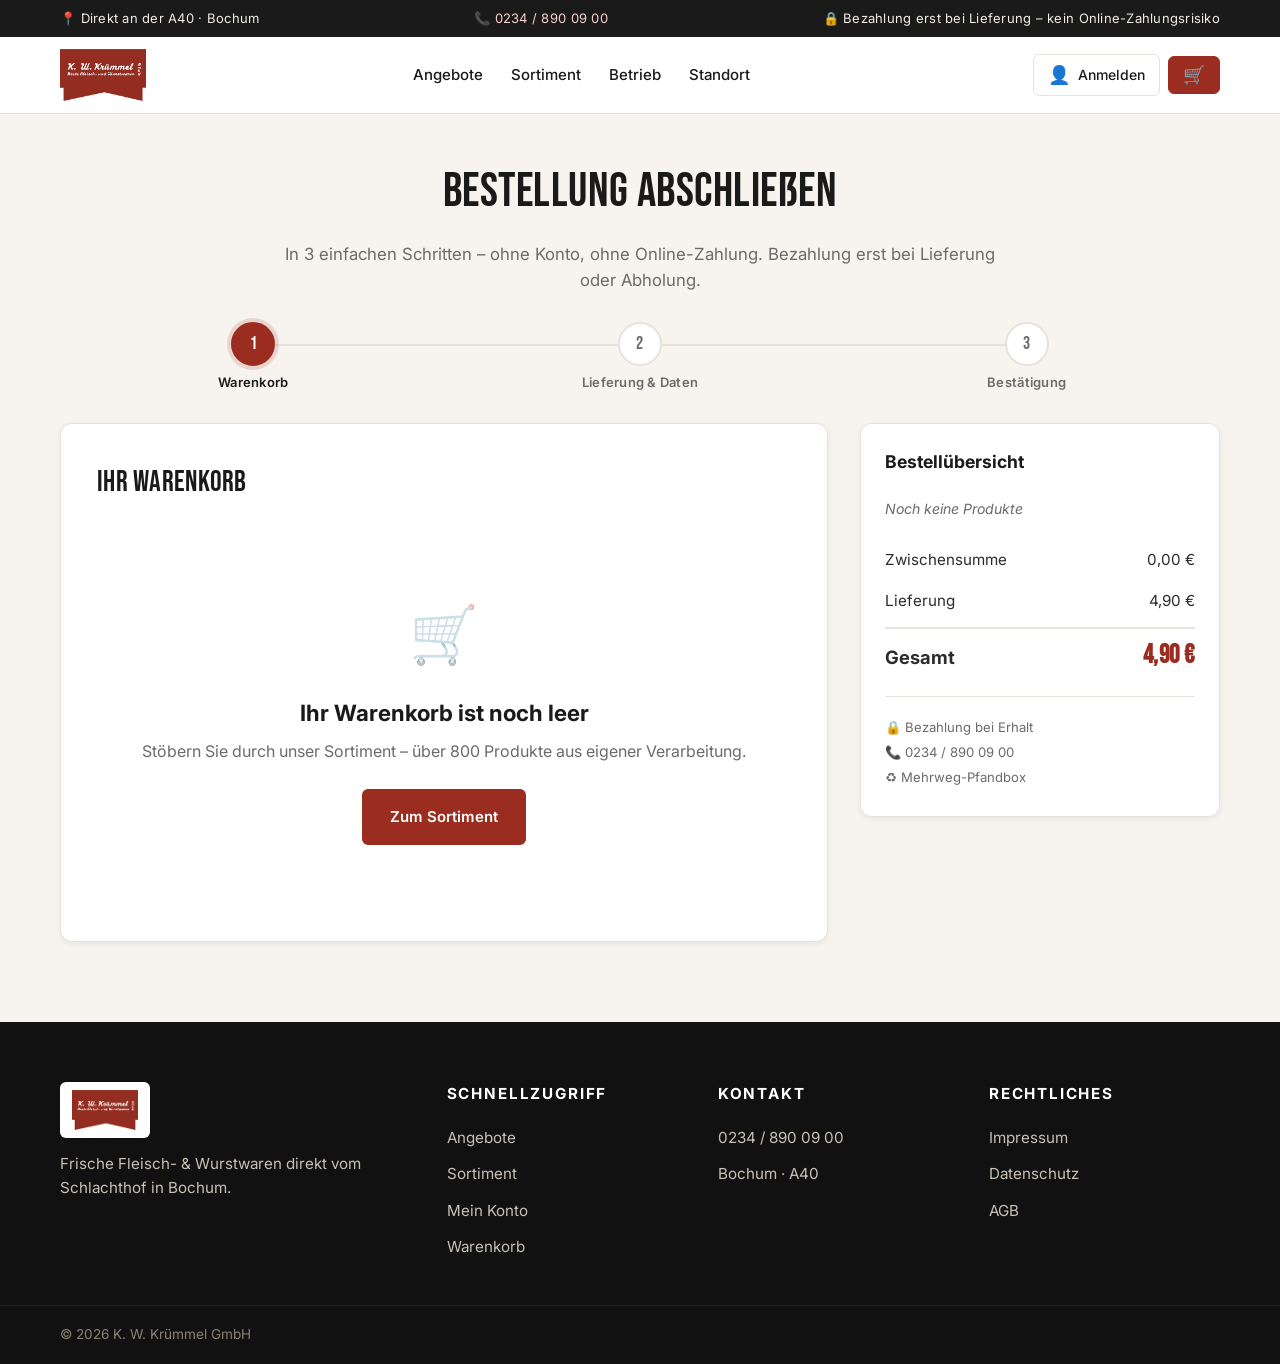
==== commit 1d4d16a6: "Mobile-Optimierung, Bewertungs-Sektion und SEO-Setup - Mobile-Fixes: sichtbarer Cart-Button im Heade" ====
--- a/site/kasse.html
+++ b/site/kasse.html
@@ -3,10 +3,13 @@
 <head>
   <meta charset="UTF-8" />
   <meta name="viewport" content="width=device-width, initial-scale=1.0" />
+  <title>Kasse – Bestellung abschließen | Krümmel Bochum</title>
   <meta name="description" content="Bestellung abschließen – Krümmel Bochum. 3 einfache Schritte: Warenkorb prüfen, Liefer- oder Abholdaten angeben, bestätigen." />
+  <meta name="robots" content="noindex, follow" />
   <meta name="theme-color" content="#9B2D20" />
-  <title>Kasse – Bestellung abschließen | Krümmel Bochum</title>
+  <link rel="canonical" href="https://kruemmel-bochum.de/kasse.html" />
   <link rel="icon" href="assets/logo.png" type="image/png" />
+  <link rel="apple-touch-icon" href="assets/logo.png" />
   <link rel="preconnect" href="https://fonts.googleapis.com" />
   <link rel="preconnect" href="https://fonts.gstatic.com" crossorigin />
   <link href="https://fonts.googleapis.com/css2?family=Inter:wght@400;500;600;700&family=Bebas+Neue&display=swap" rel="stylesheet" />
--- a/site/css/styles.css
+++ b/site/css/styles.css
@@ -84,13 +84,16 @@
   display: flex;
   justify-content: space-between;
   align-items: center;
-  gap: 16px;
+  gap: 8px 16px;
   flex-wrap: wrap;
 }
+.topbar__item { white-space: nowrap; }
 .topbar__item a { color: #f7d2cc; }
 .topbar__item a:hover { color: #fff; }
 @media (max-width: 640px) {
+  .topbar { font-size: 12px; padding: 6px 0; }
   .topbar__item--hide-sm { display: none; }
+  .topbar__inner { justify-content: center; gap: 4px 14px; }
 }
 
 /* =========================================================
@@ -114,6 +117,10 @@
   height: 52px;
   width: auto;
 }
+@media (max-width: 540px) {
+  .header__logo img { height: 40px; }
+  :root { --header-h: 64px; }
+}
 .nav__list {
   display: flex;
   gap: 28px;
@@ -150,6 +157,10 @@
   border: 0;
   padding: 8px;
   cursor: pointer;
+  min-width: 44px;
+  min-height: 44px;
+  align-items: center;
+  justify-content: center;
 }
 .nav__toggle span {
   display: block;
@@ -201,6 +212,9 @@
   transition: transform 0.15s ease, background 0.2s ease, color 0.2s ease, border-color 0.2s ease;
   font-size: 15px;
   letter-spacing: 0.01em;
+  min-height: 44px;
+  -webkit-tap-highlight-color: transparent;
+  text-align: center;
 }
 .btn:hover { transform: translateY(-1px); }
 .btn--primary {
@@ -251,6 +265,13 @@
 .hero__inner {
   padding: 100px 20px 80px;
   max-width: 900px;
+}
+@media (max-width: 540px) {
+  .hero { min-height: clamp(440px, 70vh, 600px); }
+  .hero__inner { padding: 60px 18px 50px; }
+  .hero__cta { gap: 10px; }
+  .hero__cta .btn { flex: 1; min-width: 140px; }
+  .hero__badges { gap: 8px 14px; font-size: 13px; }
 }
 .hero__eyebrow {
   display: inline-block;
@@ -312,6 +333,13 @@
 .section {
   padding: 90px 0;
 }
+@media (max-width: 880px) {
+  .section { padding: 64px 0; }
+  .section__head { margin-bottom: 32px; }
+}
+@media (max-width: 540px) {
+  .section { padding: 48px 0; }
+}
 .section--light { background: var(--color-bg-soft); }
 .section--dark {
   background: var(--color-ink);
@@ -757,7 +785,9 @@
   height: 56px;
   width: auto;
   margin-bottom: 14px;
-  filter: brightness(1.05);
+  background: #fff;
+  padding: 8px 12px;
+  border-radius: var(--radius-sm);
 }
 .footer__brand p { margin: 0; max-width: 320px; }
 .footer h4 {
@@ -1135,6 +1165,149 @@
 }
 
 /* =========================================================
+   Reviews / Testimonials
+   ========================================================= */
+.reviews {
+  background: var(--color-bg-soft);
+  position: relative;
+}
+.reviews__head {
+  display: grid;
+  grid-template-columns: auto 1fr;
+  gap: 32px;
+  align-items: center;
+  margin-bottom: 44px;
+  padding-bottom: 32px;
+  border-bottom: 1px solid var(--color-line);
+}
+.reviews__score {
+  display: flex;
+  flex-direction: column;
+  align-items: center;
+  gap: 6px;
+  background: #fff;
+  border-radius: var(--radius-md);
+  padding: 22px 28px;
+  box-shadow: var(--shadow-sm);
+  border-top: 4px solid var(--color-red);
+  min-width: 200px;
+}
+.reviews__score-num {
+  font-family: var(--font-display);
+  font-size: 3.6rem;
+  color: var(--color-red);
+  line-height: 1;
+  letter-spacing: 0.02em;
+}
+.reviews__stars {
+  display: inline-flex;
+  gap: 2px;
+  font-size: 1.1rem;
+  color: #f5b400;
+  letter-spacing: 0.04em;
+}
+.reviews__score-meta {
+  font-size: 0.85rem;
+  color: var(--color-muted);
+  text-align: center;
+  line-height: 1.4;
+}
+.reviews__score-meta strong { color: var(--color-ink); display: block; }
+.reviews__intro h2 { margin-top: 0; }
+.reviews__intro p {
+  color: var(--color-text);
+  font-size: 1.05rem;
+  margin: 0 0 14px;
+}
+.reviews__google-link {
+  display: inline-flex;
+  align-items: center;
+  gap: 8px;
+  color: var(--color-red);
+  font-weight: 600;
+  font-size: 0.95rem;
+}
+.reviews__google-link:hover { color: var(--color-red-dark); }
+.reviews__grid {
+  display: grid;
+  grid-template-columns: repeat(3, 1fr);
+  gap: 22px;
+}
+.review {
+  background: #fff;
+  border: 1px solid var(--color-line);
+  border-radius: var(--radius-md);
+  padding: 24px 22px;
+  box-shadow: var(--shadow-sm);
+  display: flex;
+  flex-direction: column;
+  gap: 12px;
+  position: relative;
+  transition: transform 0.2s ease, box-shadow 0.2s ease;
+}
+.review:hover { transform: translateY(-3px); box-shadow: var(--shadow-md); }
+.review::before {
+  content: "“";
+  position: absolute;
+  top: -10px; left: 18px;
+  font-family: var(--font-display);
+  font-size: 4rem;
+  line-height: 1;
+  color: var(--color-red);
+  opacity: 0.18;
+}
+.review__stars { color: #f5b400; font-size: 0.95rem; letter-spacing: 0.04em; }
+.review__text {
+  margin: 0;
+  font-size: 0.98rem;
+  line-height: 1.6;
+  color: var(--color-ink-soft);
+  flex: 1;
+}
+.review__meta {
+  display: flex;
+  align-items: center;
+  gap: 12px;
+  padding-top: 12px;
+  border-top: 1px dashed var(--color-line);
+}
+.review__avatar {
+  width: 38px; height: 38px;
+  border-radius: 50%;
+  background: var(--color-red);
+  color: #fff;
+  display: flex;
+  align-items: center;
+  justify-content: center;
+  font-weight: 700;
+  font-size: 0.95rem;
+  flex-shrink: 0;
+}
+.review__author {
+  display: flex;
+  flex-direction: column;
+  line-height: 1.3;
+}
+.review__name { font-weight: 700; color: var(--color-ink); font-size: 0.92rem; }
+.review__date { font-size: 0.78rem; color: var(--color-muted); }
+.review__source {
+  margin-left: auto;
+  font-size: 0.72rem;
+  color: var(--color-muted);
+  letter-spacing: 0.04em;
+  text-transform: uppercase;
+}
+.reviews__cta {
+  text-align: center;
+  margin-top: 36px;
+}
+@media (max-width: 880px) {
+  .reviews__head { grid-template-columns: 1fr; gap: 20px; text-align: center; }
+  .reviews__score { margin: 0 auto; min-width: 0; width: 100%; max-width: 320px; }
+  .reviews__grid { grid-template-columns: 1fr; gap: 16px; }
+}
+
+/* =========================================================
    Reveal-on-scroll (subtle)
    ========================================================= */
 .reveal {
--- a/site/css/shop.css
+++ b/site/css/shop.css
@@ -57,8 +57,39 @@
   display: none;
 }
 .header-icon-btn__badge.is-visible { display: inline-block; }
+
+/* Mobile: kompakter Header – Cart bleibt sichtbar, Login-Label aus */
 @media (max-width: 880px) {
-  .header__actions { display: none; }
+  .header__actions {
+    margin-left: auto;
+    margin-right: 8px;
+    gap: 6px;
+  }
+  .header-icon-btn {
+    padding: 8px 10px;
+    min-width: 44px;
+    min-height: 44px;
+    justify-content: center;
+  }
+  .header-icon-btn__label { display: none; }
+  .header-icon-btn--cart .header-icon-btn__label { display: none; }
+  .header-icon-btn__icon { font-size: 20px; }
+  .header-icon-btn__badge {
+    position: absolute;
+    top: -4px;
+    right: -4px;
+    background: var(--color-ink);
+    color: #fff;
+    border: 2px solid #fff;
+    padding: 1px 6px;
+    font-size: 11px;
+    min-width: 20px;
+  }
+  .header-icon-btn--cart .header-icon-btn__badge {
+    background: #fff;
+    color: var(--color-red);
+    border-color: var(--color-red);
+  }
 }
 
 /* ── Toast (Add-to-cart Feedback) ─────────────── */
@@ -170,6 +201,13 @@
   color: var(--color-muted);
   text-align: center;
   letter-spacing: 0.02em;
+  line-height: 1.25;
+}
+@media (max-width: 540px) {
+  .stepper { gap: 4px; }
+  .stepper::before { left: 14%; right: 14%; top: 18px; }
+  .step__num { width: 36px; height: 36px; font-size: 15px; }
+  .step__label { font-size: 11px; }
 }
 .step.is-active .step__num {
   background: var(--color-red);
@@ -228,6 +266,16 @@
 @media (max-width: 1024px) {
   .checkout__layout { grid-template-columns: 1fr; }
   .checkout__main { padding: 24px; }
+  .checkout__summary { position: static; }
+}
+@media (max-width: 540px) {
+  .checkout__main { padding: 18px 14px; }
+  .step-panel__title { font-size: 1.4rem; margin-bottom: 16px; }
+  .step-panel__actions {
+    flex-direction: column-reverse;
+    align-items: stretch;
+  }
+  .step-panel__actions .btn { width: 100%; }
 }
 
 /* ── Cart Items ─────────────── */
@@ -267,26 +315,27 @@
   overflow: hidden;
 }
 .qty-btn {
-  width: 32px; height: 36px;
+  width: 44px; height: 44px;
   border: 0;
   background: transparent;
-  font-size: 18px;
+  font-size: 20px;
   color: var(--color-ink);
   cursor: pointer;
   font-weight: 600;
+  -webkit-tap-highlight-color: transparent;
 }
 .qty-btn:hover { background: var(--color-bg-warm); color: var(--color-red); }
 .qty-input {
-  width: 44px;
+  width: 48px;
   border: 0;
   border-left: 1px solid var(--color-line);
   border-right: 1px solid var(--color-line);
   text-align: center;
-  font-size: 14px;
+  font-size: 16px;
   font-family: inherit;
   font-weight: 600;
   background: transparent;
-  height: 36px;
+  height: 44px;
 }
 .qty-input::-webkit-outer-spin-button,
 .qty-input::-webkit-inner-spin-button { -webkit-appearance: none; margin: 0; }
@@ -313,11 +362,21 @@
 @media (max-width: 640px) {
   .cart-item {
     grid-template-columns: 64px 1fr auto;
-    gap: 12px;
+    grid-template-rows: auto auto;
+    gap: 8px 12px;
+    padding: 12px;
   }
-  .cart-item__qty { grid-column: 2; }
-  .cart-item__price { grid-column: 3; grid-row: 2; align-self: end; }
-  .cart-item__remove { grid-column: 3; grid-row: 1; align-self: start; }
+  .cart-item__image { width: 64px; height: 64px; grid-row: 1 / span 2; }
+  .cart-item__info { grid-column: 2 / span 2; grid-row: 1; }
+  .cart-item__qty  { grid-column: 2; grid-row: 2; align-self: end; }
+  .cart-item__price { grid-column: 3; grid-row: 2; align-self: end; min-width: 0; font-size: 1.2rem; }
+  .cart-item__remove {
+    position: absolute;
+    top: 6px; right: 6px;
+    grid-column: auto; grid-row: auto;
+  }
+  .cart-item { position: relative; }
+  .cart-item__info h3 { padding-right: 36px; }
 }
 
 /* ── Empty State ─────────────── */
@@ -417,9 +476,11 @@
   border-radius: var(--radius-sm);
   background: #fff;
   font-family: inherit;
-  font-size: 15px;
+  font-size: 16px; /* min. 16px verhindert iOS-Auto-Zoom beim Fokus */
   color: var(--color-ink);
   transition: border-color 0.15s, box-shadow 0.15s;
+  width: 100%;
+  max-width: 100%;
 }
 .select-block { width: 100%; margin-top: 6px; }
 .field input:focus,
@@ -576,6 +637,10 @@
 
 /* ── Sticky Sidebar Summary ─────────────── */
 .checkout__summary { position: sticky; top: calc(var(--header-h) + 16px); }
+@media (max-width: 1024px) {
+  /* Auf Mobile/Tablet: Summary collapsen-able */
+  .summary__list { max-height: 160px; }
+}
 .summary {
   background: #fff;
   border: 1px solid var(--color-line);
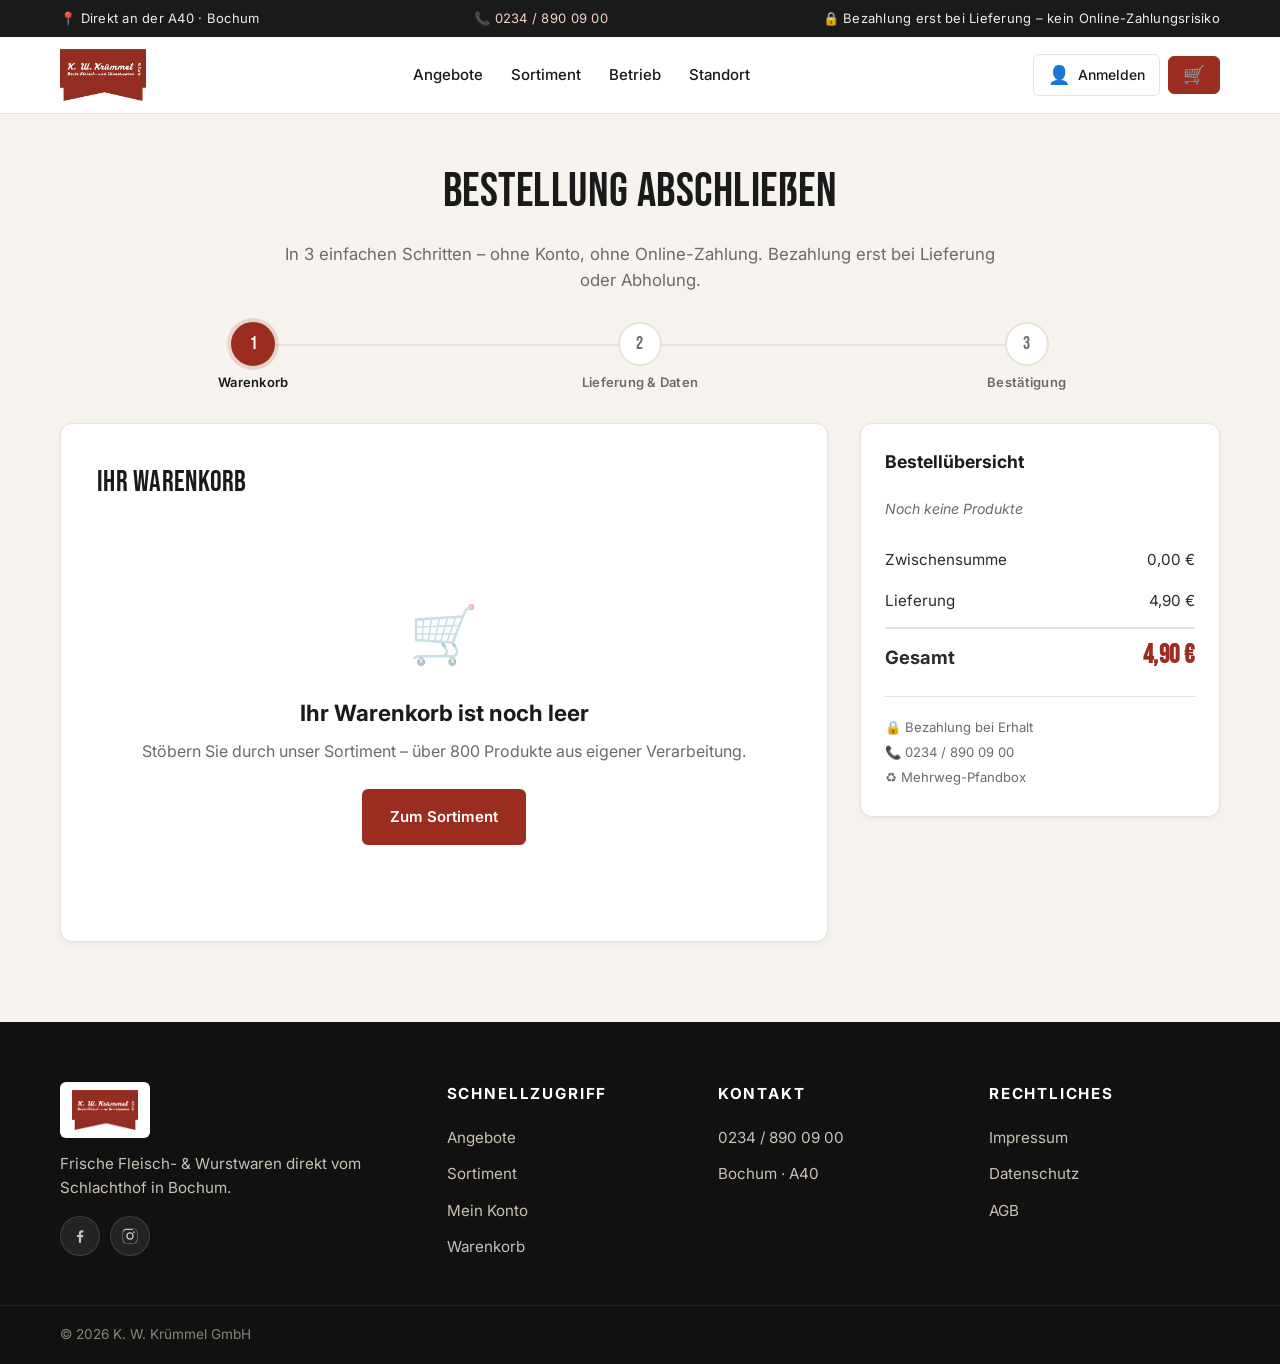
==== commit bcfb5342: "Newsletter-Sektion und Social-Media-Links im Footer - Neue Newsletter-Sektion auf Startseite (zwisch" ====
--- a/site/kasse.html
+++ b/site/kasse.html
@@ -319,8 +319,16 @@
   <footer class="footer">
     <div class="container footer__inner">
       <div class="footer__brand">
-        <img src="assets/logo.png" alt="K. W. Krümmel GmbH" />
+        <img src="assets/logo.png" alt="K. W. Krümmel GmbH" width="160" height="56" loading="lazy" />
         <p>Frische Fleisch- &amp; Wurstwaren direkt vom Schlachthof in Bochum.</p>
+        <div class="footer__social" aria-label="Social Media">
+          <a href="https://www.facebook.com/pages/K-W-Krümmel/329965150423670" target="_blank" rel="noopener" aria-label="Krümmel Bochum auf Facebook" title="Facebook">
+            <svg viewBox="0 0 24 24" aria-hidden="true"><path d="M13.5 21v-7.5h2.55l.38-2.96H13.5v-1.9c0-.86.24-1.44 1.47-1.44h1.57V4.55c-.27-.04-1.2-.12-2.28-.12-2.26 0-3.81 1.38-3.81 3.91v2.18H7.9v2.96h2.55V21h3.05z"/></svg>
+          </a>
+          <a href="#" target="_blank" rel="noopener" aria-label="Instagram (folgt in Kürze)" title="Instagram folgt" aria-disabled="true">
+            <svg viewBox="0 0 24 24" aria-hidden="true"><path d="M12 2.2c3.2 0 3.6 0 4.85.07 1.17.05 1.8.25 2.23.41.56.22.96.48 1.38.9.42.42.68.82.9 1.38.16.42.36 1.06.41 2.23.06 1.25.07 1.62.07 4.85s0 3.6-.07 4.85c-.05 1.17-.25 1.8-.41 2.23-.22.56-.48.96-.9 1.38-.42.42-.82.68-1.38.9-.42.16-1.06.36-2.23.41-1.25.06-1.62.07-4.85.07s-3.6 0-4.85-.07c-1.17-.05-1.8-.25-2.23-.41a3.7 3.7 0 0 1-1.38-.9 3.7 3.7 0 0 1-.9-1.38c-.16-.42-.36-1.06-.41-2.23C2.2 15.6 2.2 15.23 2.2 12s0-3.6.07-4.85c.05-1.17.25-1.8.41-2.23.22-.56.48-.96.9-1.38.42-.42.82-.68 1.38-.9.42-.16 1.06-.36 2.23-.41C8.4 2.21 8.78 2.2 12 2.2zm0 1.8c-3.17 0-3.5 0-4.74.07-1.07.05-1.65.23-2.04.38-.51.2-.88.44-1.27.83-.39.39-.63.75-.83 1.27-.15.39-.33.97-.38 2.04C2.7 8.5 2.7 8.83 2.7 12s0 3.5.07 4.74c.05 1.07.23 1.65.38 2.04.2.51.44.88.83 1.27.39.39.75.63 1.27.83.39.15.97.33 2.04.38 1.24.06 1.57.07 4.74.07s3.5 0 4.74-.07c1.07-.05 1.65-.23 2.04-.38.51-.2.88-.44 1.27-.83.39-.39.63-.75.83-1.27.15-.39.33-.97.38-2.04.06-1.24.07-1.57.07-4.74s0-3.5-.07-4.74c-.05-1.07-.23-1.65-.38-2.04a3.4 3.4 0 0 0-.83-1.27 3.4 3.4 0 0 0-1.27-.83c-.39-.15-.97-.33-2.04-.38C15.5 4 15.17 4 12 4zm0 3.06a4.94 4.94 0 1 1 0 9.88 4.94 4.94 0 0 1 0-9.88zm0 8.14a3.2 3.2 0 1 0 0-6.4 3.2 3.2 0 0 0 0 6.4zm6.27-8.34a1.15 1.15 0 1 1-2.3 0 1.15 1.15 0 0 1 2.3 0z"/></svg>
+          </a>
+        </div>
       </div>
       <div class="footer__col">
         <h4>Schnellzugriff</h4>
--- a/site/css/styles.css
+++ b/site/css/styles.css
@@ -1308,6 +1308,201 @@
 }
 
 /* =========================================================
+   Newsletter
+   ========================================================= */
+.newsletter {
+  position: relative;
+  background:
+    linear-gradient(135deg, #1a1310 0%, #2a1812 100%);
+  color: #fff;
+  padding: 70px 0;
+  overflow: hidden;
+  isolation: isolate;
+}
+.newsletter::before {
+  content: "";
+  position: absolute; inset: 0;
+  z-index: -1;
+  background-image:
+    radial-gradient(circle at 90% 20%, rgba(155,45,32,0.4) 0%, transparent 55%),
+    radial-gradient(circle at 10% 90%, rgba(155,45,32,0.25) 0%, transparent 50%);
+}
+.newsletter__inner {
+  display: grid;
+  grid-template-columns: 1fr 1fr;
+  gap: 40px;
+  align-items: center;
+}
+.newsletter__badge {
+  display: inline-block;
+  background: var(--color-red);
+  color: #fff;
+  padding: 5px 14px;
+  border-radius: 999px;
+  font-size: 12px;
+  font-weight: 700;
+  letter-spacing: 0.12em;
+  text-transform: uppercase;
+  margin-bottom: 14px;
+  box-shadow: 0 4px 14px rgba(155,45,32,0.5);
+}
+.newsletter__title {
+  font-family: var(--font-display);
+  font-weight: 400;
+  font-size: clamp(1.8rem, 3.4vw, 2.6rem);
+  line-height: 1.15;
+  margin: 0 0 14px;
+  color: #fff;
+  letter-spacing: 0.01em;
+}
+.newsletter__lead {
+  font-size: 1.05rem;
+  margin: 0 0 8px;
+  color: #d8d2c8;
+  line-height: 1.6;
+  max-width: 520px;
+}
+.newsletter__perks {
+  list-style: none;
+  margin: 16px 0 0;
+  padding: 0;
+  display: flex;
+  flex-wrap: wrap;
+  gap: 8px 16px;
+  font-size: 0.9rem;
+  color: #c9c1b6;
+}
+.newsletter__perks li::before {
+  content: "✓";
+  color: var(--color-red-light);
+  font-weight: 700;
+  margin-right: 6px;
+}
+.newsletter__form {
+  display: flex;
+  flex-direction: column;
+  gap: 12px;
+  background: rgba(255,255,255,0.05);
+  border: 1px solid rgba(255,255,255,0.1);
+  border-radius: var(--radius-md);
+  padding: 24px;
+  backdrop-filter: blur(4px);
+}
+.newsletter__field {
+  display: flex;
+  gap: 8px;
+  flex-wrap: wrap;
+}
+.newsletter__input {
+  flex: 1 1 220px;
+  min-width: 0;
+  padding: 14px 16px;
+  border: 1px solid rgba(255,255,255,0.18);
+  background: rgba(0,0,0,0.25);
+  color: #fff;
+  border-radius: var(--radius-sm);
+  font-family: inherit;
+  font-size: 16px;
+  transition: border-color 0.18s, background 0.18s;
+}
+.newsletter__input::placeholder { color: rgba(255,255,255,0.55); }
+.newsletter__input:focus {
+  outline: none;
+  border-color: var(--color-red-light);
+  background: rgba(0,0,0,0.4);
+}
+.newsletter__submit {
+  flex: 0 0 auto;
+  background: var(--color-red);
+  color: #fff;
+  border: 0;
+  padding: 14px 22px;
+  border-radius: var(--radius-sm);
+  font-family: inherit;
+  font-size: 15px;
+  font-weight: 700;
+  cursor: pointer;
+  transition: background 0.18s, transform 0.15s;
+  min-height: 44px;
+}
+.newsletter__submit:hover { background: var(--color-red-dark); transform: translateY(-1px); }
+.newsletter__consent {
+  display: flex;
+  align-items: flex-start;
+  gap: 8px;
+  font-size: 0.78rem;
+  color: rgba(255,255,255,0.72);
+  line-height: 1.5;
+  cursor: pointer;
+}
+.newsletter__consent input {
+  margin-top: 3px;
+  flex-shrink: 0;
+  accent-color: var(--color-red);
+}
+.newsletter__consent a { color: #ffb8ad; text-decoration: underline; }
+.newsletter__consent a:hover { color: #fff; }
+.newsletter__success {
+  display: none;
+  background: rgba(47,125,79,0.18);
+  border: 1px solid rgba(47,125,79,0.5);
+  color: #c8eed5;
+  padding: 14px 16px;
+  border-radius: var(--radius-sm);
+  font-size: 0.92rem;
+  text-align: center;
+}
+.newsletter__success.is-visible { display: block; }
+.newsletter__error {
+  background: rgba(210,58,42,0.15);
+  border: 1px solid rgba(210,58,42,0.5);
+  color: #fcd3ce;
+  padding: 10px 14px;
+  border-radius: var(--radius-sm);
+  font-size: 0.85rem;
+  display: none;
+}
+.newsletter__error.is-visible { display: block; }
+
+@media (max-width: 880px) {
+  .newsletter { padding: 50px 0; }
+  .newsletter__inner { grid-template-columns: 1fr; gap: 28px; }
+  .newsletter__form { padding: 18px; }
+}
+
+/* =========================================================
+   Footer Social Icons
+   ========================================================= */
+.footer__social {
+  display: flex;
+  gap: 10px;
+  margin-top: 16px;
+  flex-wrap: wrap;
+}
+.footer__social a {
+  width: 40px;
+  height: 40px;
+  display: inline-flex;
+  align-items: center;
+  justify-content: center;
+  background: rgba(255,255,255,0.08);
+  border: 1px solid rgba(255,255,255,0.12);
+  color: #c9c1b6;
+  border-radius: 50%;
+  transition: background 0.18s, color 0.18s, border-color 0.18s, transform 0.15s;
+}
+.footer__social a:hover {
+  background: var(--color-red);
+  color: #fff;
+  border-color: var(--color-red);
+  transform: translateY(-2px);
+}
+.footer__social svg {
+  width: 18px; height: 18px;
+  fill: currentColor;
+}
+
+/* =========================================================
    Reveal-on-scroll (subtle)
    ========================================================= */
 .reveal {
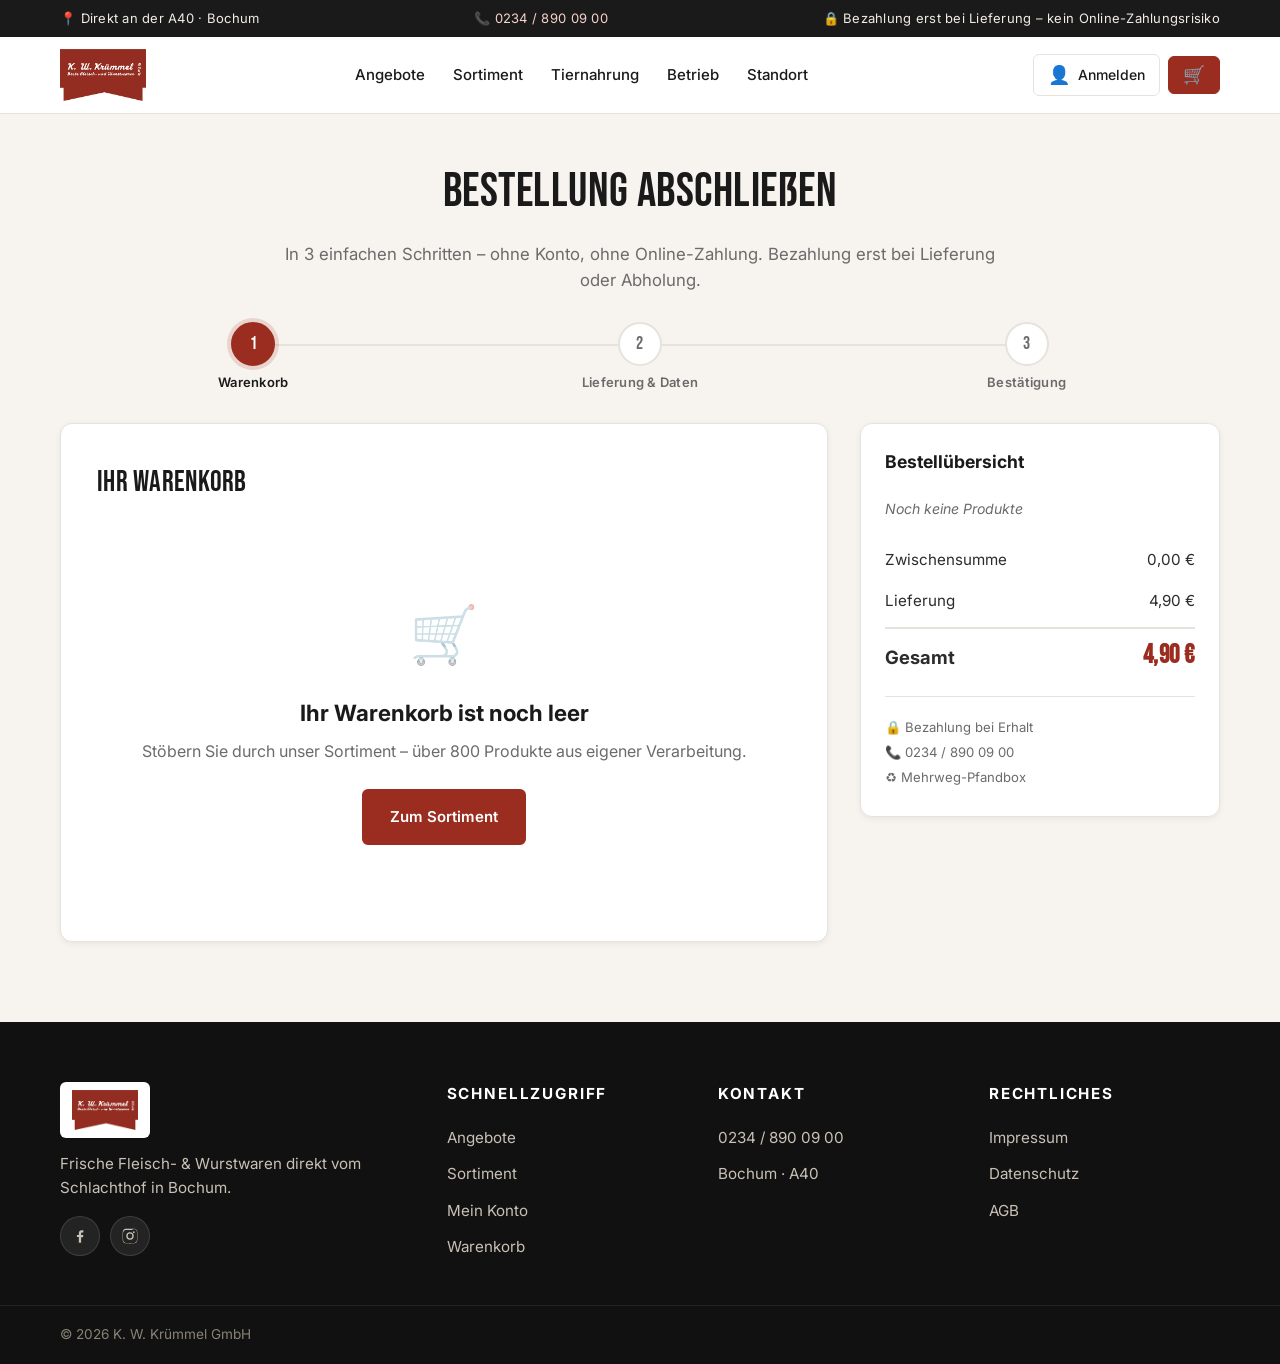
==== commit 0c350885: "Eigene Tiernahrung-Seite + Werbe-Banner-Slider - Neue Seite tiernahrung.html mit Hero, Inhaltsstoffe" ====
--- a/site/kasse.html
+++ b/site/kasse.html
@@ -35,6 +35,7 @@
         <ul class="nav__list">
           <li><a href="index.html#angebote">Angebote</a></li>
           <li><a href="produkte.html">Sortiment</a></li>
+          <li><a href="tiernahrung.html">Tiernahrung</a></li>
           <li><a href="index.html#betrieb">Betrieb</a></li>
           <li><a href="index.html#standort">Standort</a></li>
         </ul>
@@ -59,6 +60,7 @@
     <div class="mobile-menu" id="mobile-menu" hidden>
       <a href="index.html#angebote">Angebote</a>
       <a href="produkte.html">Sortiment</a>
+      <a href="tiernahrung.html">Tiernahrung</a>
       <a href="index.html#betrieb">Betrieb</a>
       <a href="index.html#standort">Standort</a>
       <a href="login.html">Anmelden</a>
--- a/site/css/styles.css
+++ b/site/css/styles.css
@@ -1308,6 +1308,172 @@
 }
 
 /* =========================================================
+   Tier-Slider (BARF-Galerie mit alternierenden Übergängen)
+   ========================================================= */
+.tier-slider__stage {
+  position: relative;
+  aspect-ratio: 16 / 7;
+  max-width: 1100px;
+  margin: 0 auto;
+  border-radius: var(--radius-lg);
+  overflow: hidden;
+  box-shadow: var(--shadow-lg);
+  background: #1a1310;
+  isolation: isolate;
+}
+/* Banner-Variante: Werbe-Plakate komplett zeigen, kein Crop */
+.tier-slider__stage--banner {
+  aspect-ratio: 4 / 5;
+  max-width: 720px;
+  background:
+    linear-gradient(135deg, #f7f3ee 0%, #efe7dc 100%);
+}
+.tier-slide {
+  position: absolute;
+  inset: 0;
+  margin: 0;
+  background: #1a1310 center / cover no-repeat;
+  opacity: 0;
+  transform: translate3d(0, 0, 0);
+  transition:
+    transform 0.85s cubic-bezier(0.65, 0, 0.35, 1),
+    opacity 0.55s ease;
+  pointer-events: none;
+  will-change: transform, opacity;
+}
+.tier-slider__stage--banner .tier-slide {
+  background-color: transparent;
+  background-size: contain;
+}
+/* Bei Banner-Variante kein dunkler Verlauf und keine Caption */
+.tier-slider__stage:not(.tier-slider__stage--banner) .tier-slide::after {
+  content: "";
+  position: absolute; inset: 0;
+  background: linear-gradient(180deg, rgba(0,0,0,0) 45%, rgba(0,0,0,0.78) 100%);
+  z-index: 1;
+}
+.tier-slide__caption {
+  position: absolute;
+  left: 28px; bottom: 24px;
+  z-index: 2;
+  color: #fff;
+  display: flex;
+  flex-direction: column;
+  gap: 4px;
+  max-width: 70%;
+}
+.tier-slide__caption strong {
+  font-family: var(--font-display);
+  font-size: clamp(1.4rem, 2.6vw, 2.2rem);
+  font-weight: 400;
+  letter-spacing: 0.02em;
+  line-height: 1.05;
+}
+.tier-slide__caption span {
+  font-size: 0.95rem;
+  color: rgba(255,255,255,0.85);
+}
+/* Aktive Slide: sichtbar und in der Mitte */
+.tier-slide.is-active {
+  opacity: 1;
+  transform: translate3d(0, 0, 0);
+  pointer-events: auto;
+  z-index: 2;
+}
+/* Slides die rausgehen (4 Richtungen) */
+.tier-slide.is-leaving-left  { opacity: 1; transform: translate3d(-100%, 0, 0); z-index: 1; }
+.tier-slide.is-leaving-right { opacity: 1; transform: translate3d( 100%, 0, 0); z-index: 1; }
+.tier-slide.is-leaving-up    { opacity: 1; transform: translate3d(0, -100%, 0); z-index: 1; }
+.tier-slide.is-leaving-down  { opacity: 1; transform: translate3d(0,  100%, 0); z-index: 1; }
+/* Slides die reinkommen: starten von außen, springen ohne Transition dorthin */
+.tier-slide.is-entering-from-right { transform: translate3d( 100%, 0, 0); opacity: 1; transition: none; z-index: 2; }
+.tier-slide.is-entering-from-left  { transform: translate3d(-100%, 0, 0); opacity: 1; transition: none; z-index: 2; }
+.tier-slide.is-entering-from-bottom{ transform: translate3d(0,  100%, 0); opacity: 1; transition: none; z-index: 2; }
+.tier-slide.is-entering-from-top   { transform: translate3d(0, -100%, 0); opacity: 1; transition: none; z-index: 2; }
+
+/* Pfeil-Navigation */
+.tier-slider__nav {
+  position: absolute;
+  top: 50%;
+  transform: translateY(-50%);
+  width: 48px; height: 48px;
+  border-radius: 50%;
+  border: 0;
+  background: rgba(255,255,255,0.85);
+  color: var(--color-ink);
+  font-size: 28px;
+  line-height: 1;
+  cursor: pointer;
+  z-index: 5;
+  display: flex;
+  align-items: center;
+  justify-content: center;
+  box-shadow: 0 4px 14px rgba(0,0,0,0.3);
+  transition: background 0.18s, transform 0.15s;
+  -webkit-tap-highlight-color: transparent;
+}
+.tier-slider__nav:hover { background: #fff; }
+.tier-slider__nav:active { transform: translateY(-50%) scale(0.95); }
+.tier-slider__nav--prev { left: 16px; }
+.tier-slider__nav--next { right: 16px; }
+
+/* Dots */
+.tier-slider__dots {
+  position: absolute;
+  bottom: 16px;
+  left: 50%;
+  transform: translateX(-50%);
+  display: flex;
+  gap: 8px;
+  z-index: 5;
+  background: rgba(0,0,0,0.35);
+  padding: 8px 14px;
+  border-radius: 999px;
+  backdrop-filter: blur(6px);
+}
+.tier-dot {
+  width: 10px; height: 10px;
+  border-radius: 50%;
+  border: 0;
+  background: rgba(255,255,255,0.45);
+  cursor: pointer;
+  padding: 0;
+  transition: background 0.18s, transform 0.18s, width 0.25s;
+  -webkit-tap-highlight-color: transparent;
+}
+.tier-dot:hover { background: rgba(255,255,255,0.8); }
+.tier-dot.is-active {
+  background: var(--color-red);
+  width: 26px;
+  border-radius: 5px;
+}
+
+@media (max-width: 880px) {
+  .tier-slider__stage { aspect-ratio: 4 / 3; }
+  .tier-slider__stage--banner { aspect-ratio: 4 / 5; }
+  .tier-slide__caption { left: 18px; bottom: 18px; max-width: 80%; }
+}
+@media (max-width: 540px) {
+  .tier-slider__stage { aspect-ratio: 4 / 3; border-radius: var(--radius-md); }
+  .tier-slider__stage--banner { aspect-ratio: 4 / 5; max-width: 100%; }
+  .tier-slider__nav { width: 40px; height: 40px; font-size: 24px; }
+  .tier-slider__nav--prev { left: 8px; }
+  .tier-slider__nav--next { right: 8px; }
+}
+
+@media (prefers-reduced-motion: reduce) {
+  .tier-slide { transition: opacity 0.3s ease; }
+  .tier-slide.is-leaving-left,
+  .tier-slide.is-leaving-right,
+  .tier-slide.is-leaving-up,
+  .tier-slide.is-leaving-down { transform: none; opacity: 0; }
+  .tier-slide.is-entering-from-right,
+  .tier-slide.is-entering-from-left,
+  .tier-slide.is-entering-from-bottom,
+  .tier-slide.is-entering-from-top { transform: none; opacity: 0; }
+}
+
+/* =========================================================
    Newsletter
    ========================================================= */
 .newsletter {
@@ -1503,6 +1669,413 @@
 }
 
 /* =========================================================
+   Tiernahrung-Seite
+   ========================================================= */
+.tn-hero {
+  position: relative;
+  color: #fff;
+  min-height: clamp(440px, 65vh, 640px);
+  display: flex;
+  align-items: center;
+  overflow: hidden;
+  isolation: isolate;
+}
+.tn-hero__bg {
+  position: absolute; inset: 0; z-index: -2;
+  background: url("https://images.unsplash.com/photo-1601758228041-f3b2795255f1?auto=format&fit=crop&w=2000&q=70") center / cover no-repeat;
+  transform: scale(1.04);
+}
+.tn-hero__overlay {
+  position: absolute; inset: 0; z-index: -1;
+  background:
+    linear-gradient(120deg, rgba(20,15,12,0.88) 0%, rgba(20,15,12,0.65) 55%, rgba(20,15,12,0.45) 100%);
+}
+.tn-hero__inner {
+  padding: 90px 20px 70px;
+  max-width: 900px;
+}
+.tn-hero__title {
+  font-family: var(--font-display);
+  font-weight: 400;
+  font-size: clamp(2.4rem, 5.5vw, 4.6rem);
+  line-height: 1.05;
+  margin: 14px 0 18px;
+  letter-spacing: 0.01em;
+}
+.tn-hero__title-accent { color: #ffb8ad; }
+.tn-hero__lead {
+  font-size: clamp(1.05rem, 1.5vw, 1.2rem);
+  margin: 0 0 28px;
+  max-width: 640px;
+  opacity: 0.95;
+}
+.tn-hero__cta {
+  display: flex;
+  flex-wrap: wrap;
+  gap: 14px;
+  margin-bottom: 30px;
+}
+.tn-hero__cta .btn--ghost-light {
+  color: #fff;
+  border-color: rgba(255,255,255,0.6);
+}
+.tn-hero__cta .btn--ghost-light:hover { background: #fff; color: var(--color-ink); border-color: #fff; }
+.tn-hero__badges {
+  display: flex;
+  flex-wrap: wrap;
+  gap: 10px 18px;
+  list-style: none;
+  margin: 0; padding: 0;
+  font-size: 14px;
+  opacity: 0.92;
+}
+.tn-hero__badges li {
+  background: rgba(255,255,255,0.1);
+  border: 1px solid rgba(255,255,255,0.25);
+  padding: 6px 12px;
+  border-radius: 999px;
+  backdrop-filter: blur(4px);
+}
+@media (max-width: 540px) {
+  .tn-hero__inner { padding: 50px 18px 40px; }
+}
+
+/* Intro */
+.tn-intro {
+  display: grid;
+  grid-template-columns: 1.1fr 1fr;
+  gap: 60px;
+  align-items: center;
+}
+.tn-intro__text p {
+  font-size: 1.05rem;
+  color: var(--color-text);
+  margin: 0 0 14px;
+  line-height: 1.7;
+}
+.tn-intro__points {
+  list-style: none;
+  margin: 22px 0 0;
+  padding: 0;
+  display: grid;
+  gap: 8px;
+}
+.tn-intro__points li {
+  font-size: 0.95rem;
+  color: var(--color-ink-soft);
+  padding-left: 24px;
+  position: relative;
+}
+.tn-intro__points li::before {
+  content: "✓";
+  position: absolute;
+  left: 0;
+  color: var(--color-red);
+  font-weight: 700;
+}
+.tn-intro__media {
+  position: relative;
+  aspect-ratio: 4 / 5;
+  border-radius: var(--radius-md);
+  overflow: hidden;
+  box-shadow: var(--shadow-lg);
+  background: var(--color-bg-warm);
+}
+.tn-intro__image {
+  position: absolute; inset: 0;
+  background-size: contain;
+  background-position: center;
+  background-repeat: no-repeat;
+  background-color: var(--color-bg-warm);
+}
+@media (max-width: 880px) {
+  .tn-intro { grid-template-columns: 1fr; gap: 32px; }
+  .tn-intro__media { aspect-ratio: 4 / 5; max-width: 480px; margin: 0 auto; width: 100%; }
+}
+
+/* Inhaltsstoffe */
+.tn-ingredients {
+  display: grid;
+  grid-template-columns: repeat(3, 1fr);
+  gap: 22px;
+  margin-bottom: 60px;
+}
+.tn-ingredient {
+  background: #fff;
+  border: 1px solid var(--color-line);
+  border-radius: var(--radius-md);
+  padding: 26px 22px;
+  box-shadow: var(--shadow-sm);
+  transition: transform 0.2s, box-shadow 0.2s, border-color 0.2s;
+}
+.tn-ingredient:hover {
+  transform: translateY(-3px);
+  box-shadow: var(--shadow-md);
+  border-color: #d0c8be;
+}
+.tn-ingredient__icon {
+  font-size: 38px;
+  margin-bottom: 10px;
+  line-height: 1;
+}
+.tn-ingredient h3 {
+  margin: 0 0 8px;
+  font-size: 1.15rem;
+  color: var(--color-ink);
+  font-weight: 700;
+}
+.tn-ingredient > p {
+  margin: 0 0 12px;
+  color: var(--color-muted);
+  font-size: 0.95rem;
+  line-height: 1.55;
+}
+.tn-ingredient ul {
+  list-style: none;
+  margin: 0;
+  padding: 0;
+  border-top: 1px dashed var(--color-line);
+  padding-top: 12px;
+}
+.tn-ingredient ul li {
+  font-size: 0.88rem;
+  color: var(--color-ink-soft);
+  padding: 3px 0 3px 18px;
+  position: relative;
+}
+.tn-ingredient ul li::before {
+  content: "•";
+  position: absolute;
+  left: 0;
+  color: var(--color-red);
+  font-weight: 700;
+}
+@media (max-width: 880px) {
+  .tn-ingredients { grid-template-columns: repeat(2, 1fr); }
+}
+@media (max-width: 540px) {
+  .tn-ingredients { grid-template-columns: 1fr; }
+}
+
+/* No-Go-Liste */
+.tn-no-go {
+  background: linear-gradient(120deg, #fff5f4 0%, #fce8e4 100%);
+  border: 1px solid #f1c0b9;
+  border-left: 4px solid var(--color-red);
+  border-radius: var(--radius-md);
+  padding: 32px 32px 28px;
+}
+.tn-no-go__title {
+  margin: 0 0 18px;
+  font-family: var(--font-display);
+  font-weight: 400;
+  font-size: clamp(1.4rem, 2.4vw, 1.9rem);
+  color: var(--color-ink);
+  letter-spacing: 0.01em;
+}
+.tn-no-go__title span { color: var(--color-red); }
+.tn-no-go ul {
+  list-style: none;
+  margin: 0; padding: 0;
+  display: grid;
+  grid-template-columns: repeat(4, 1fr);
+  gap: 10px 18px;
+}
+.tn-no-go ul li {
+  font-size: 0.92rem;
+  color: var(--color-ink-soft);
+  font-weight: 500;
+}
+@media (max-width: 880px) {
+  .tn-no-go ul { grid-template-columns: repeat(2, 1fr); }
+  .tn-no-go { padding: 24px; }
+}
+@media (max-width: 540px) {
+  .tn-no-go ul { grid-template-columns: 1fr; }
+}
+
+/* Process / Herstellung */
+.tn-process {
+  list-style: none;
+  margin: 0; padding: 0;
+  display: grid;
+  grid-template-columns: repeat(3, 1fr);
+  gap: 22px;
+  counter-reset: tnstep;
+}
+.tn-process__step {
+  position: relative;
+  background: rgba(255,255,255,0.05);
+  border: 1px solid rgba(255,255,255,0.1);
+  border-radius: var(--radius-md);
+  padding: 28px 24px 24px;
+  backdrop-filter: blur(4px);
+  transition: transform 0.2s, border-color 0.2s, background 0.2s;
+}
+.tn-process__step:hover {
+  transform: translateY(-3px);
+  border-color: rgba(255,184,173,0.5);
+  background: rgba(255,255,255,0.08);
+}
+.tn-process__num {
+  font-family: var(--font-display);
+  font-size: 2.4rem;
+  color: var(--color-red);
+  line-height: 1;
+  margin-bottom: 8px;
+  letter-spacing: 0.02em;
+  display: inline-flex;
+  align-items: center;
+  justify-content: center;
+  width: 56px; height: 56px;
+  border-radius: 50%;
+  background: rgba(155,45,32,0.15);
+  border: 2px solid var(--color-red);
+}
+.tn-process__step h3 {
+  margin: 14px 0 8px;
+  font-size: 1.1rem;
+  color: #fff;
+  font-weight: 700;
+}
+.tn-process__step p {
+  margin: 0;
+  color: #c9c1b6;
+  font-size: 0.95rem;
+  line-height: 1.55;
+}
+@media (max-width: 880px) {
+  .tn-process { grid-template-columns: repeat(2, 1fr); gap: 16px; }
+}
+@media (max-width: 540px) {
+  .tn-process { grid-template-columns: 1fr; }
+}
+
+/* Produkte (Tiernahrung) */
+.tn-products {
+  display: grid;
+  grid-template-columns: repeat(3, 1fr);
+  gap: 18px;
+}
+.tn-product {
+  background: #fff;
+  border: 1px solid var(--color-line);
+  border-radius: var(--radius-md);
+  padding: 22px 20px 20px;
+  display: flex;
+  flex-direction: column;
+  gap: 8px;
+  box-shadow: var(--shadow-sm);
+  transition: transform 0.2s, box-shadow 0.2s, border-color 0.2s;
+}
+.tn-product:hover {
+  transform: translateY(-3px);
+  box-shadow: var(--shadow-md);
+  border-color: var(--color-red);
+}
+.tn-product h3 {
+  margin: 0;
+  font-size: 1.05rem;
+  color: var(--color-ink);
+  font-weight: 700;
+}
+.tn-product__desc {
+  margin: 0;
+  font-size: 0.9rem;
+  color: var(--color-muted);
+  flex: 1;
+}
+.tn-product__price {
+  font-family: var(--font-display);
+  color: var(--color-red);
+  font-size: 1.7rem;
+  letter-spacing: 0.02em;
+  line-height: 1;
+  margin-top: 6px;
+}
+.tn-product__price span {
+  font-family: var(--font-body);
+  font-size: 0.82rem;
+  font-weight: 500;
+  color: var(--color-muted);
+  margin-left: 4px;
+}
+.tn-product__link {
+  margin-top: 10px;
+  padding-top: 10px;
+  border-top: 1px dashed var(--color-line);
+  font-size: 0.88rem;
+  font-weight: 600;
+  color: var(--color-red);
+}
+@media (max-width: 880px) { .tn-products { grid-template-columns: repeat(2, 1fr); } }
+@media (max-width: 540px) { .tn-products { grid-template-columns: 1fr; } }
+
+/* FAQ */
+.tn-faq__list {
+  max-width: 820px;
+  margin: 0 auto;
+  display: flex;
+  flex-direction: column;
+  gap: 10px;
+}
+.tn-faq__item {
+  background: var(--color-bg-soft);
+  border: 1px solid var(--color-line);
+  border-radius: var(--radius-md);
+  padding: 0;
+  overflow: hidden;
+  transition: border-color 0.2s, box-shadow 0.2s;
+}
+.tn-faq__item[open] {
+  border-color: var(--color-red);
+  box-shadow: var(--shadow-sm);
+  background: #fff;
+}
+.tn-faq__item summary {
+  list-style: none;
+  cursor: pointer;
+  padding: 18px 56px 18px 22px;
+  font-weight: 700;
+  color: var(--color-ink);
+  font-size: 1rem;
+  position: relative;
+  -webkit-tap-highlight-color: transparent;
+}
+.tn-faq__item summary::-webkit-details-marker { display: none; }
+.tn-faq__item summary::after {
+  content: "+";
+  position: absolute;
+  right: 18px;
+  top: 50%;
+  transform: translateY(-50%);
+  width: 28px; height: 28px;
+  border-radius: 50%;
+  background: var(--color-red);
+  color: #fff;
+  display: flex;
+  align-items: center;
+  justify-content: center;
+  font-size: 20px;
+  line-height: 1;
+  font-weight: 400;
+  transition: transform 0.2s, background 0.2s;
+}
+.tn-faq__item[open] summary::after {
+  content: "−";
+  transform: translateY(-50%) rotate(180deg);
+  background: var(--color-ink);
+}
+.tn-faq__item summary:hover { color: var(--color-red); }
+.tn-faq__item p {
+  margin: 0;
+  padding: 0 22px 20px;
+  color: var(--color-ink-soft);
+  font-size: 0.98rem;
+  line-height: 1.7;
+}
+
+/* =========================================================
    Reveal-on-scroll (subtle)
    ========================================================= */
 .reveal {
